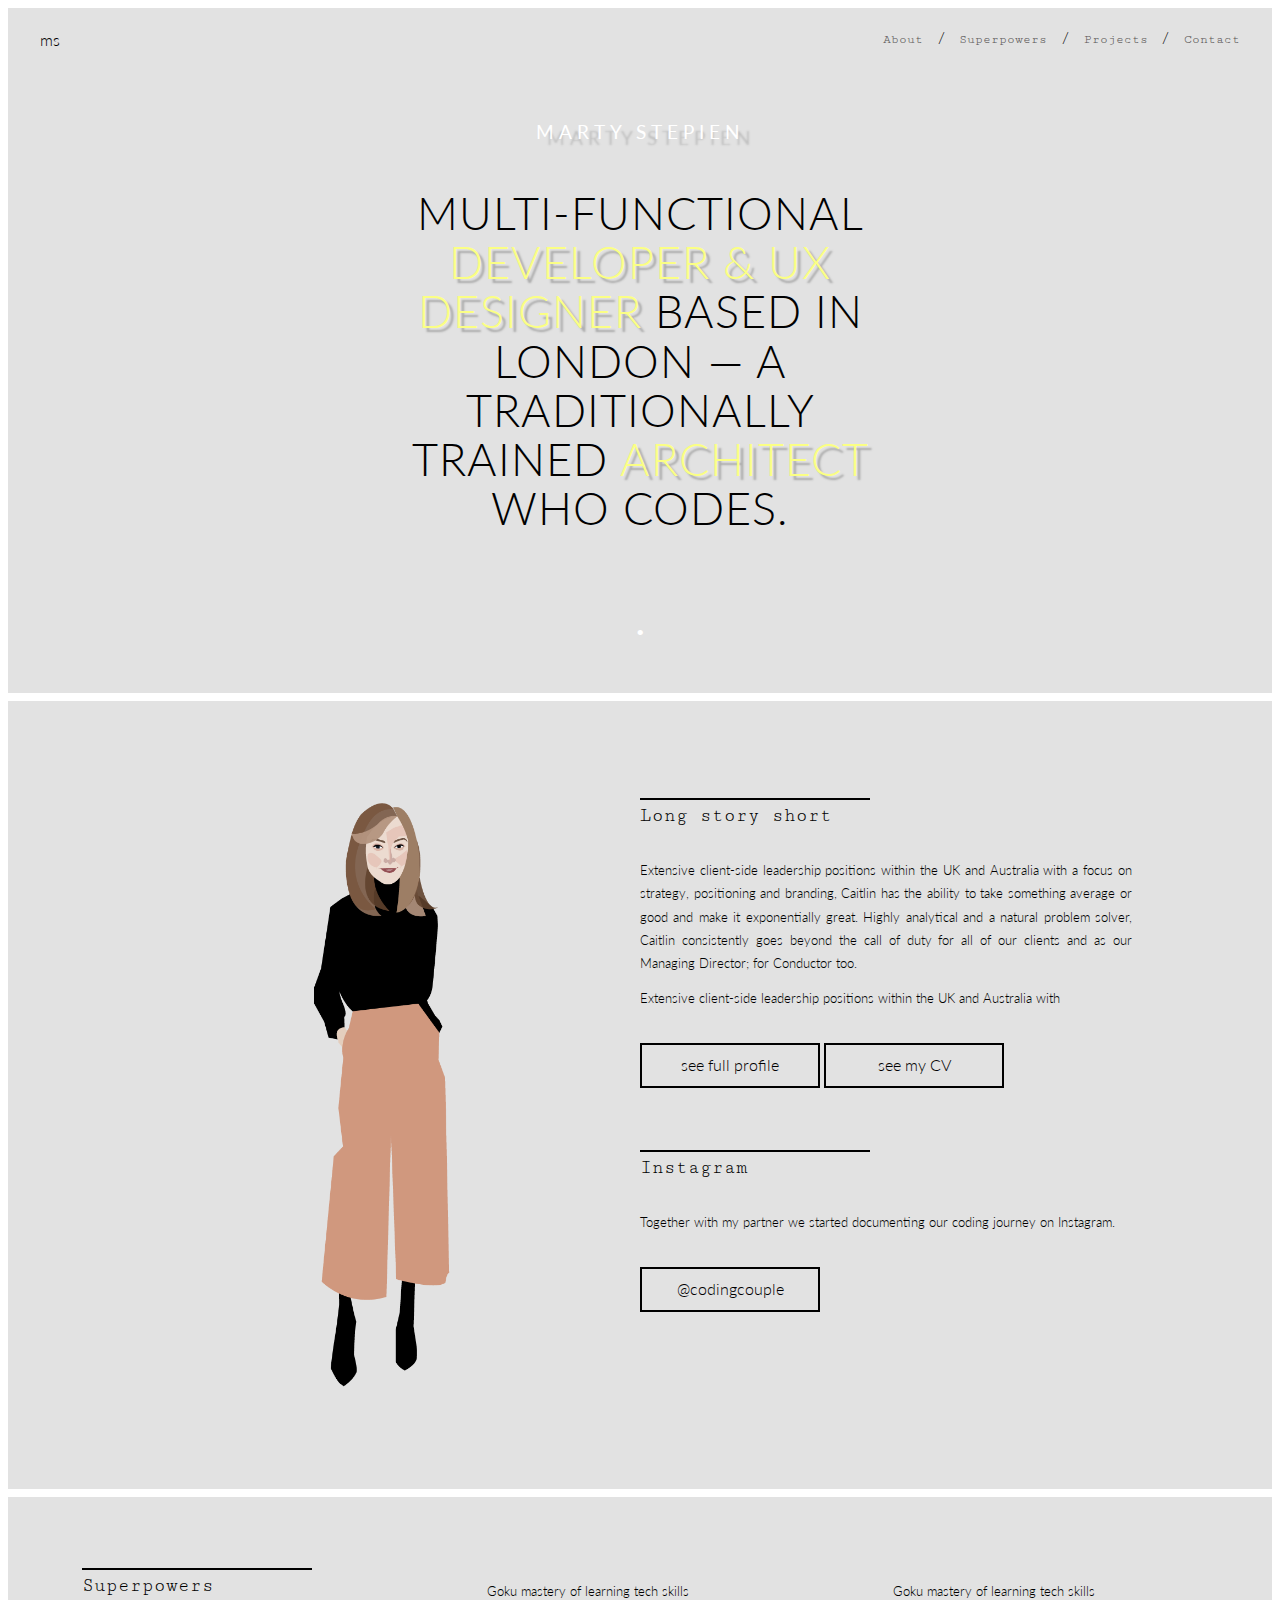
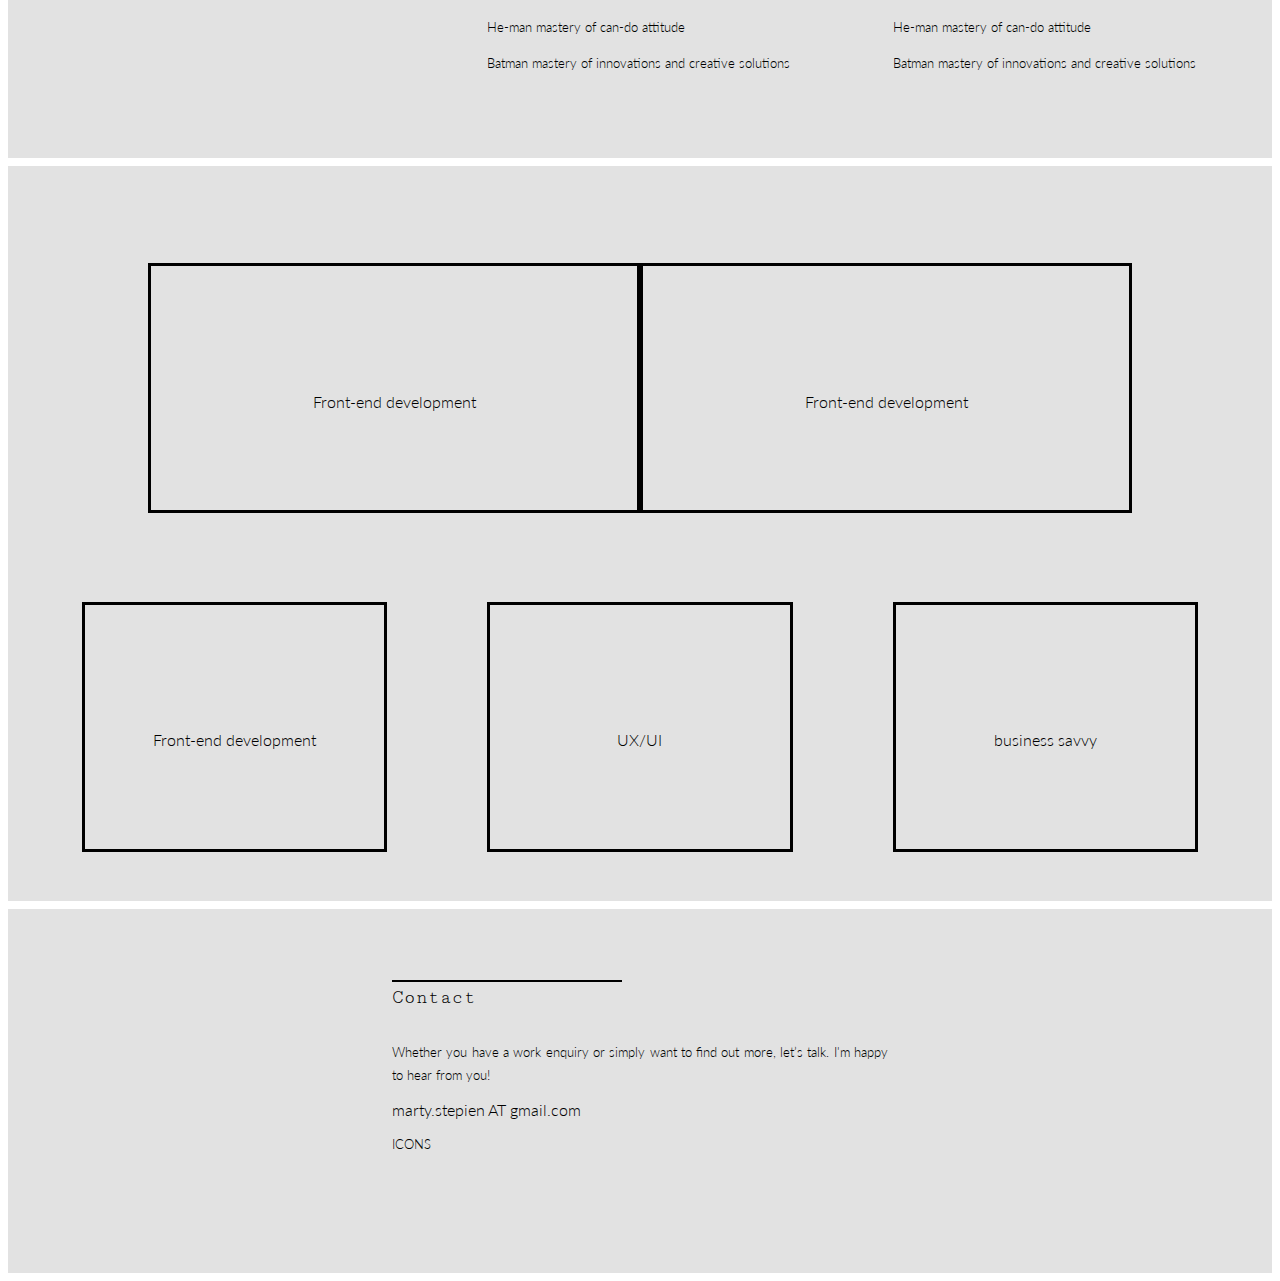
==== index.html @ 58f8b532 "container size update" ====
<!DOCTYPE html>
<html lang="en">
<head>
	<meta charset="UTF-8">
	<meta name="viewport" content="width=device-width, initial-scale=1">
	<meta name="description" content="Personal portfolio of a Junior Developer Marty Stepien">
	<meta name="author" content="Marty Stepien">
	<title>Marty</title>

	<!-- plugins -->
	<link rel="stylesheet" href="vendor/normalize.css">
	<!-- 
	padding-top: 20px; -->
	<!-- core CSS -->
	<link rel="stylesheet" href="app/css/base.css">
	<link rel="stylesheet" href="app/css/layout.css">
	<link rel="stylesheet" href="app/css/modules.css">
</head>
<body>
	<!-- PRELOADER -->
	<div class="page-loader" style="display: none;">
		<div class="loader" style="display: none;">Loading...</div>
	</div>
	<!-- /PRELOADER -->
	<!-- WRAPPER -->
	<div class="page-wrapper">
		<!-- LANDING -->
		
		<section class="row">
			<!-- NAVIGATION -->
			<header class="row row--padding-wide container-wide header" role="banner">
				<div class="header__logo">
					ms
				</div>
				<nav class="header__nav" role="navigation">
					<ul>
						<li class="header__nav-about"><a href="#">About</a></li> /
						<li class="header__nav-about"><a href="#">Superpowers</a></li> /
						<li class="header__nav-about"><a href="#">Projects</a></li> /
						<li class="header__nav-contact current"><a href="#">Contact</a></li>
					</ul>
				</nav>
			</header>
			<!-- /NAVIGATION -->
			<div class="row container-narrow banner-content">
				<h4 class="uppercase banner-content__name">Marty Stepien</h4>
				<!-- <div class="divider">
					•
				</div> -->
				<br />
				<h1 class="banner-content__heading uppercase">
					Multi-functional <span class="banner-content__highlight">developer & UX designer</span> based in London — a traditionally trained <span class="banner-content__highlight">architect</span> who codes.
				</h1>
				<div class="divider red">
					•
				</div>
				<br /><br />
			</div>
		</section>
		<hr />
		<!-- /LANDING -->
		<!-- ABOUT -->
		<section id="#about" class="row row--padding-wide container-wide">
			<div class="col-medium col-medium--left">
				<img src="app/img/my-img-resized.png" alt="Writing on notepaper" />
			</div>
			<div class="col-medium col-medium--right">	
				<h3 class="monospace title">Long story short</h3>
				<p>
					Extensive client-side leadership positions within the UK and Australia with a focus on strategy, positioning and branding, Caitlin has the ability to take something average or good and make it exponentially great. Highly analytical and a natural problem solver, Caitlin consistently goes beyond the call of duty for all of our clients and as our Managing Director; for Conductor too.
				</p>
				<p>
					Extensive client-side leadership positions within the UK and Australia with
				</p>
				<a href="#">
					<div class="btn">
						see full profile
					</div>
				</a>
				<a href="#">
					<div class="btn">
						see my CV
					</div>
				</a>
				<br /><br />
				<br />

				<h3 class="monospace title">Instagram</h3>
				<p>
					Together with my partner we started documenting our coding journey on Instagram. 
				</p>
				<a href="#">
					<div class="btn">
						@codingcouple
					</div>
				</a>
				<br />
			</div>
		</section>
		<hr />
		<!-- /ABOUT -->
		<!-- SUPERPOWERS -->
		<section id="superpowers" class="row row--padding-medium  container-wide">
			<div class="col-narrow">
				<h3 class="monospace title">Superpowers</h3>
			</div>
			<div class="col-narrow">
				<p>Goku mastery of learning tech skills</p>
				<p>He-man mastery of can-do attitude</p>
				<p>Batman mastery of innovations and creative solutions</p>
			</div>
			<div class="col-narrow">
				<p>Goku mastery of learning tech skills</p>
				<p>He-man mastery of can-do attitude</p>
				<p>Batman mastery of innovations and creative solutions</p>
			</div>
		</div>
	</section>
	<hr />
	<!-- /SUPERPOWERS -->



<!-- PORTFOLIO -->
	<section id="projects" class="row row--padding-wide">
			<div class="col-medium col-medium--left">
				<div class="box-holder">
				<div class="box-frame">
					Front-end development
				</div>
			</div>
			</div>
			<div class="col-medium col-medium--right">	
				<div class="box-holder">
				<div class="box-frame">
					Front-end development
				</div>
			</div>
		</section>
	<!-- /PORTFOLIO -->
	<!-- CV INSTA -->
	<section class="row container-wide">
		<div class="col-narrow">
			<div class="box-holder">
				<div class="box-frame">
					Front-end development
				</div>
			</div>
		</div>
		<div class="col-narrow">
			<div class="box-holder">
				<div class="box-frame">
					UX/UI 
				</div>
			</div>
		</div>
		<div class="col-narrow">
			<div class="box-holder">
				<div class="box-frame">
					business savvy
				</div>
			</div>
		</div>
	</section>
	<br />
	<br />
	<hr />
	<!-- /CV INSTA -->
	<!-- CONTACT -->
	<section class="row row--padding-medium container-narrow">
		<h3 class="monospace title">Contact</h3>
		<p>Whether you have a work enquiry or simply want to find out more, let’s talk. I'm happy to hear from you!</p>
		<a href="#">marty.stepien AT gmail.com</a> 
		<p>ICONS</p>
	</section>
	<!-- /CONTACT -->
	
	<br />
	<br />
	<!-- /WRAPPER -->
</body>
</html>
---- app/css/base.css ----
@import url('https://fonts.googleapis.com/css?family=Lato:300,400|Cutive+Mono');


/* ----------------------------
base
---------------------------- */
* {
	box-sizing: border-box;
}

html,
body 
{
	color: #000;
	background-color: #e2e2e2;
	cursor: url('../img/cursor.png'), default;
}

body {
	margin: 0;
	padding: 0;
	font-size: 1em;
	font-weight: 300;
	font-family: 'Lato', sans-serif;
	line-height: 1.3;
	border: 8px #fff solid;
}

h1,
h2,
h3,
h4,
h5, 
h6 {
	margin: 0;
	color: #000;
	line-height: 1.1;
	font-weight: 300;
}

p {
	font-size: 0.8em;
	line-height: 1.8;
	text-align: justify;
}

.monospace {
	font-family: 'Cutive Mono', monospace;
}

.uppercase {
	text-transform: uppercase;
	letter-spacing: 1px;
}

.yellow {
	color: #f8ff1c;
}

.green {
	color: rgb(119, 255, 194);
}

.red {
	color:rgb(248,70,64);
}

img {
	max-width: 100%;
	height: auto;
	border: 0;
	vertical-align: middle;
}

a {
	color: #000;
	position: relative;
	text-decoration: none;
}
a:hover {
	text-decoration: none !important;
}

a:focus {
    outline: none;
}

/* horizontal line */
hr {
	color: #fff;
	background-color: #fff;
	border: none;
	height: 8px;
}

.btn {
	transition: background-color .3s ease-in-out;
	display: block;
	vertical-align: top;
	margin: 20px auto;
	border: 2px solid #000;
	/*border-radius: 22px;*/
	color: #000;
	padding: 10px;
	width: 70%;
	min-width: 100px;
	max-width: 300px;
	text-decoration: none;
	text-align: center;
}

.btn:hover {
	background-color: rgb(119, 255, 194);
}

/* title top border */
.title {
	padding-bottom: 20px;
}

.title:before {
	content: '';
	display: block;
	margin: 0 0 6px;
	max-width: 230px;
	border-bottom: 2px solid #000;
}

/* divider */
.divider {
	text-align: center;
	color: #fff;
	font-size: 18px;
	line-height: 26px;
}

/* ----------------------------
medium
---------------------------- */
@media (min-width: 30em){
	.btn {
		display: inline-block;
		width: 11.25em;
		/* 180px / 16px */

	}
}
/* ----------------------------
medium
---------------------------- */

@media (min-width: 38em){
	body 
	{
		/*font-size: 1.125em;*/
		/* 18px/16px */
	}
}
---- app/css/layout.css ----
/* ----------------------------
layout
---------------------------- */

/* row */
.row 
{
	clear: both;
	overflow: hidden;
}

/* row-padding */
.row--padding-medium 
{
	padding-top: 2.1875em;
	padding-bottom: 2.1875em;
	/* 35px/16px */
}

.row--padding-wide 
{
	padding: 2.1875em 1.75em;
	padding-bottom: 2.1875em;

	/* 35px/16px 140px/16px*/
}

/* containers */
.container-narrow, 
.container-medium, 
.container-wide 

{
	margin: 0 auto;
	padding-left: 1.5em;
	padding-right: 1.5em;
}

.container-narrow { max-width: 34em; }

.container-medium { max-width: 52em; }

.container-wide { max-width: 100em; }
/* 160/16 */


/* columns */
.col-narrow,
.col-narrow--right { margin-bottom: 1.5em; } 



/* ----------------------------
medium
---------------------------- */

@media (min-width: 38em) {
	.row--padding-medium 
	{
		padding-top: 3.889em;
		padding-bottom: 3.889em;
		/* 70px/18px */
	}

	.row--padding-wide 
	{
		padding: 5.5556em 8.75em;;
		/* 100px/18px */
	}

	.container-narrow, 
	.container-medium, 
	.container-wide 
	{
		/*padding-left: 2em;
		padding-right: 2em;*/

	}

	.col-narrow,
	.col-medium,
	.col-wide { float: left; }

	.col-narrow--right, 
	.col-wide--right { float: right; }

	.col-wide, 
	.col-wide--right { width: 61%; }

	.col-medium { width: 50%; }

	.col-medium--left {
		float: left;
	}
	.col-medium--right {
		float: right;
	}

	.col-narrow,
	.col-narrow--right 
	{ 
		width: 33.333333%; 
		margin-bottom: 0;
		padding: 0px 50px 0;
	}

}

/* ----------------------------
wide
---------------------------- */
@media (min-width: 100em) { 
	.row--padding-wide 
	{
		padding: 10em 0;
	}
}
---- app/css/modules.css ----
/* ----------------------------
banner
---------------------------- */

.row--banner {
/*	background-color: #BCBCB6;*/
}

/* ----------------------------
header
---------------------------- */
.header {
	padding: 1.25em 1em;
	/* 20px/16px - 16px/16px */
}

.header__logo {
	float: left;
	padding-top: .2em;
}

.header__nav {
	float: right;
}

.header__nav ul {
	margin: 0;
	padding: 0;
	list-style: none;
	text-align: right;
}
.header__nav li {
	display: inline-block;
	margin: 0;
}

.header__nav a {
	color: #585454;
	display: inline-block;
	font-family: 'Cutive Mono', monospace;
	margin: 0 .8em;
	font-size: 0.8125em;
	/* 13px/16px */
	position: relative;
	padding-bottom: 3px;
}

.header__nav-contact a {
	margin-right: 0;
}

.current a {
	/**/
}

.header__nav a:focus, 
.header__nav a:hover, 
.header__nav a:active { color:rgb(248,70,64); }

.header__nav a:after {
	content: '';
	display: block;
	position: absolute;
	margin: auto;
	height: 2px;
	left: 0;
	bottom: -15px;
	width: 100%;
	background-color: rgba(248,70,64,0.8);
	opacity: 0;
	transition: 0.24s ease-in-out;
}
.header__nav a:hover:after {
	/*width: 100%;*/
	/*background: blue;*/
	bottom: -4px;
	opacity: 1;
	transition-duration: 0.12s;
}

@media(min-width: 38em) {
	.header {
		padding: 1.2em 2em;
		/* px/18px - 36px/18px */
	}
	.header__nav { width: 30em; }
	.header__nav a {
		font-size: 0.8333em;
		/* 15px/18px */
	}
}

/* ----------------------------
banner-content
---------------------------- */
.banner-content {
	padding: 1.875em 1.5em 2.8125em;
	/* 30px/16px - 24px/16px - 45px/16px */
	text-align: center;
}

.banner-content__heading {
	margin: 0.5em 0 1.875em;
	/* 30px/16px */
	/*color: #fff;*/
	font-size: 1.5em;
	/* 24px/16px */
}

.banner-content__name {
	font-weight: 400;
	letter-spacing: 5px;
    line-height: 1.4;
    color: #fff;
    text-shadow: 11px 6px 2px #bfbfbf;
    font-size: 1.2em;
    margin-top: 2.5em;
} 

.banner-content__highlight {
	color: #fbff84;
	text-shadow: 4px 4px 2px #aaa;
	transition: text-shadow 0.2s, ease-in-out;
}

.banner-content__highlight:hover {
    color: #f5ff78;
    text-shadow: 5px 5px 5px;
}


@media(min-width: 38em) {
	.banner-content {
		padding: 0em 2em;
		/* 135px/18px - 36px/18px*/
	}

	.banner-content__heading {
		font-size: 2.8em;
	}
}
/* ----------------------------
cv
---------------------------- */
.box-holder {
	width: 100%;
	border: 3px solid #000;
    display: -webkit-flex;
    display: -ms-flexbox;
    display: flex;
    -webkit-justify-content: center;
    -ms-flex-pack: center;
    justify-content: center;
    -webkit-align-items: center;
    -ms-flex-align: center;
    align-items: center;
    -webkit-flex-wrap: wrap;
    -ms-flex-wrap: wrap;
    flex-wrap: wrap;
    text-align: center;
    height: 250px;
	}
.box-frame {
	padding: 28px 0 0;
}

/* ----------------------------
portfolio
---------------------------- */

/* ----------------------------
features
---------------------------- */
.features { text-align: center; }

.features__row {
	margin-bottom: 2.1875em;
	/* 35px/16px */
}

.features__heading {
	margin: 0 0 .75em;
	/* 12px/16px */
	font-size: 1.25em;
	/* 18px/16px */
}

.features__text { margin: 0; }

.features__bike {
	height: 90px;
	background: url(../img/icon-bike.png) no-repeat center;
	background-size: contain;
}

.features__phone {
	height: 149px;
	background: url(../img/icon-phone.png) no-repeat center;
	background-size: contain;
}

.features__safe {
	height: 80px;
	background: url(../img/icon-safe.png) no-repeat center;
	background-size: contain;
}

@media (min-width: 38em) {
	.features { text-align: left; }

	.features__row {
		margin-bottom: 4.1667em;
		/* 75px/18px */
	}

	.features__row:last-child {margin: 0; }

	.features_padding {
		padding-top: 4em;
		/* 72px/18px */
	}

	.features__heading {
		font-size: 1.25em;
		/* 75px/18px */
		font-weight: normal;
	}
}

@media (min-width: 50em) {
	.features__bike { height: 154px; }
	.features__phone { height: 296px; }
	.features__safe { height: 141px; }
}

/* ----------------------------
testimonials
---------------------------- */
.testimonials { text-align: center; }

.testimonials__heading {
	margin: 0 0 1.1905em;
	/* 25px/21px */
	font-size: 1.3125em;
	/* 21px/16px */
}

.testimonials__quote {
	margin-top: 1.5625em;
	/* 25px/16px */
}

.testimonials__source { margin: 0; }

@media (min-width: 38em){
	.testimonials__heading {
		margin: 0 0 1.3225em;
		/* 45px/34px */
		font-size: 1.8889em;
		/* 34px/18px */
		font-weight: normal;
	}

	.testimonials__quote {
		font-size: 1.3333em;
		/* 24px/18px */
	}

	.testimonials__source {
		font-size: 1.1111em;
		/* 20px/18px */
	}
}

/* ----------------------------
facts
---------------------------- */
.facts {
	text-align: center;
}

.facts-intro__heading {
	margin: 0 0 .3em;
	font-size: 1.5625em;
	/* 25px/16px */
}

.facts-intro__text {
	margin: 0 0 2em;
	/* 32px/16px */
}

.facts-list__heading {
	margin: 0 0 .25em;
	/* 4px/16px */
	font-size: 1.5em;
	/* 24px/16px */
	font-weight: bold;
}

.facts-list__text {
	margin: 0;
}

.facts-list__icons {
	display: block;
	width: 70px;
	height: 44px;
	margin: 0 auto 1.3333em;
	/* 24px/16px */
	background-repeat: no-repeat;
	background-image: url(../img/icon-sprite.png);
}

.facts-list__id { background-position: 0 0; }
.facts-list__eye { background-position: 0 -44px; }
.facts-list__timer { background-position: 0 -88px; }
.facts-list__chart { background-position: 0 -132px; }

@media(min-width: 38em){
	.facts-intro__heading {
		font-size: 1.8889em;
		/* 25px/18px */
		font-weight: normal;
	}

	.facts-intro__text {
		margin: 0 0 2em;
		/* 32px/16px */
	}

	.facts-list__heading {
		margin: 0 0 .25em;
		/* 4px/16px */
		font-size: 1.5em;
		/* 24px/16px */
		font-weight: bold;
	}
}
/* ----------------------------
press
---------------------------- */
.press {
	text-align: center;
}

.press__heading {
	margin-bottom: 1em;
	/* 25px/25px */
	color: #fff;
	font-size: 1.5625em;
	/* 25px/16px */
}

.press__logos { margin-bottom: 2em; }

.press__logos--bevel { margin-bottom: 0;}

@media(min-width: 38em){
	.press__heading {
		font-size: 1.8889em;
		/* 34px/18px */
		font-weight: normal;
	}

	.press__logos { 
		float: left;
		margin: 0 7.2% 0 0;
	}

	.press__logos--solveable {width: 17.88%;}
	.press__logos--nc {width: 8.65%;}
	.press__logos--waratah {width: 32.78%;}
	.press__logos--bevel {
		width: 18.84%;
		margin: 0;
	}
}

/* ----------------------------
footer
---------------------------- */
.footer__info { color: #777; }

.footer__info ul {
	margin: 0;
	padding: 0;
	list-style: none;
}

.footer__info a:link,
.footer__info a:visited {
	color: #777;
	text-decoration: none;
}

.footer__info a:focus,
.footer__info a:hover,
.footer__info a:active { border-bottom: .15em solid; }

.footer__info a:focus { color: #fff; }
.footer__info a:hover { color: #3bb2d0; }
.footer__info a:active { color: #56b880; }

.footer__logo { margin: 0 0 2em; }

.footer__copyright { margin: 1em 0 0; }

.footer__copyright li {
	display: inline-block;
	margin: 0 1em 0 0;
}

@media(min-width: 38em) {
	.footer__cta { text-align: right; }
}
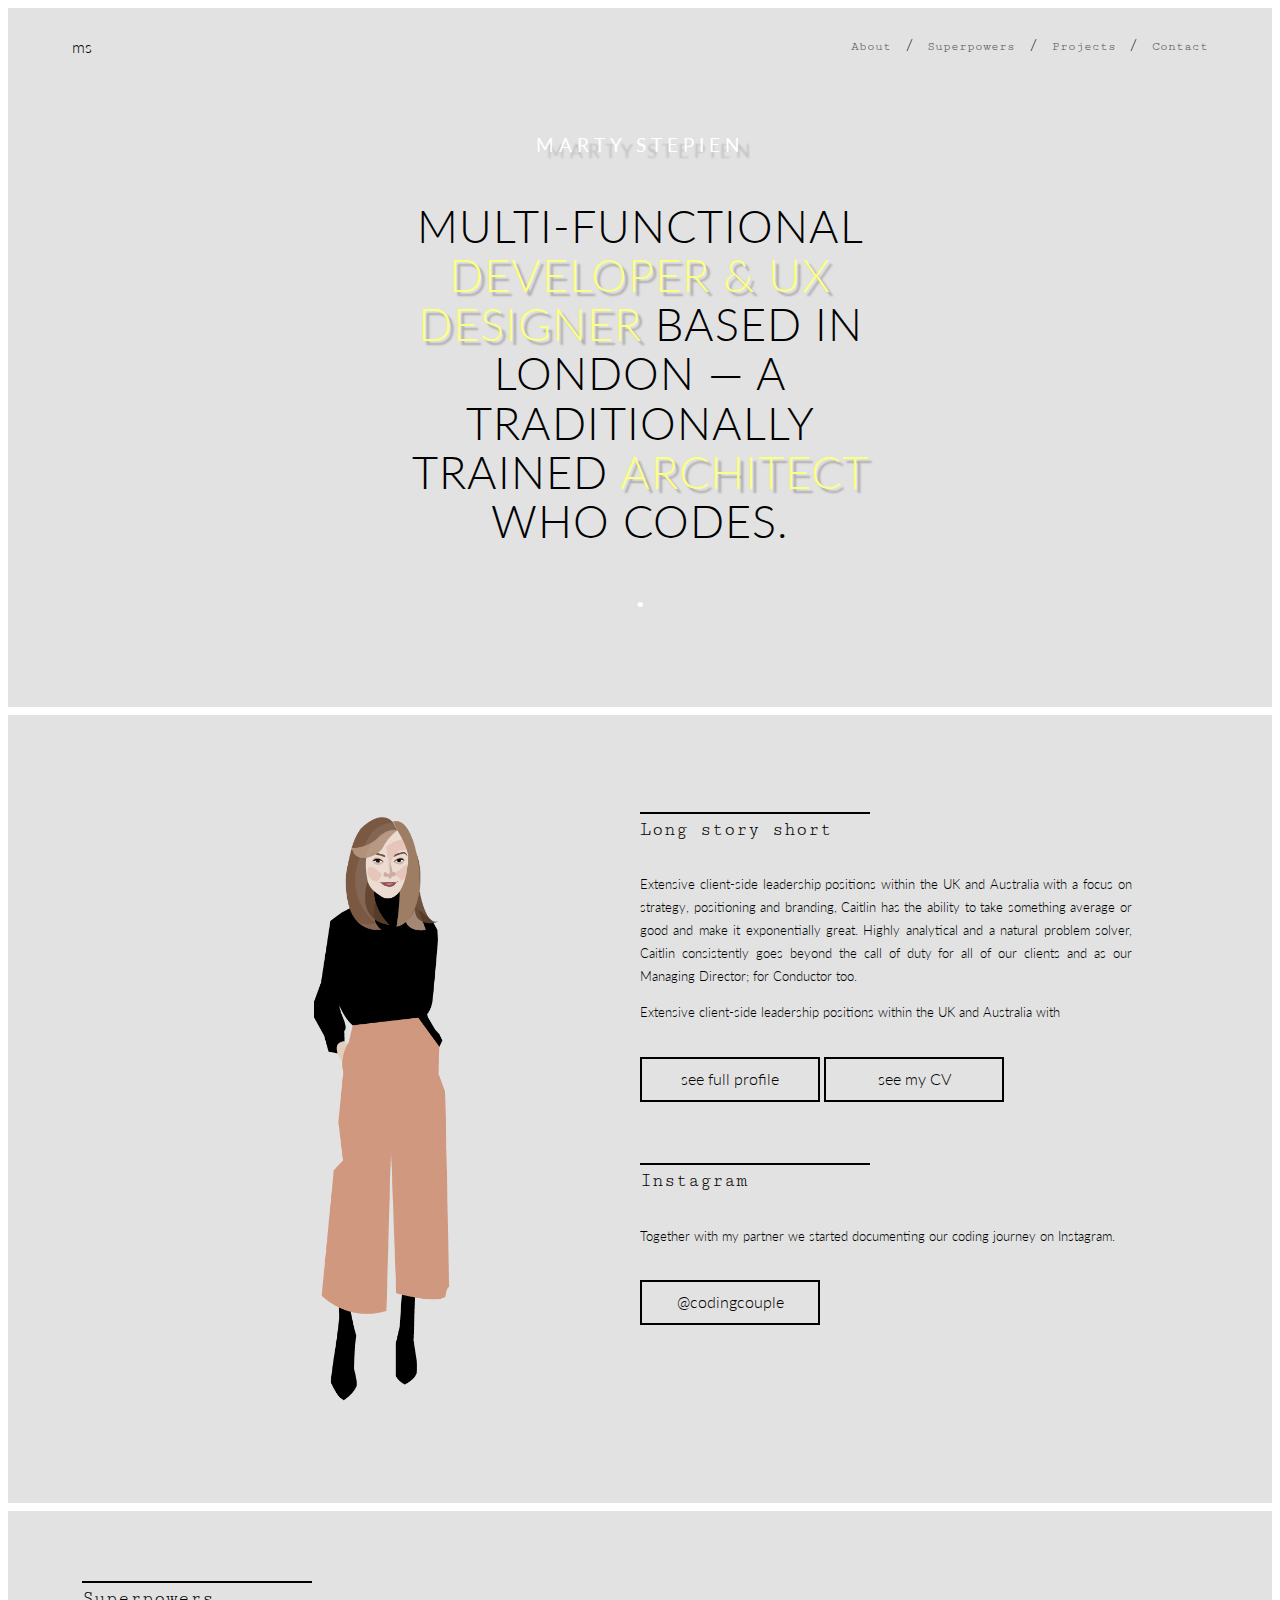
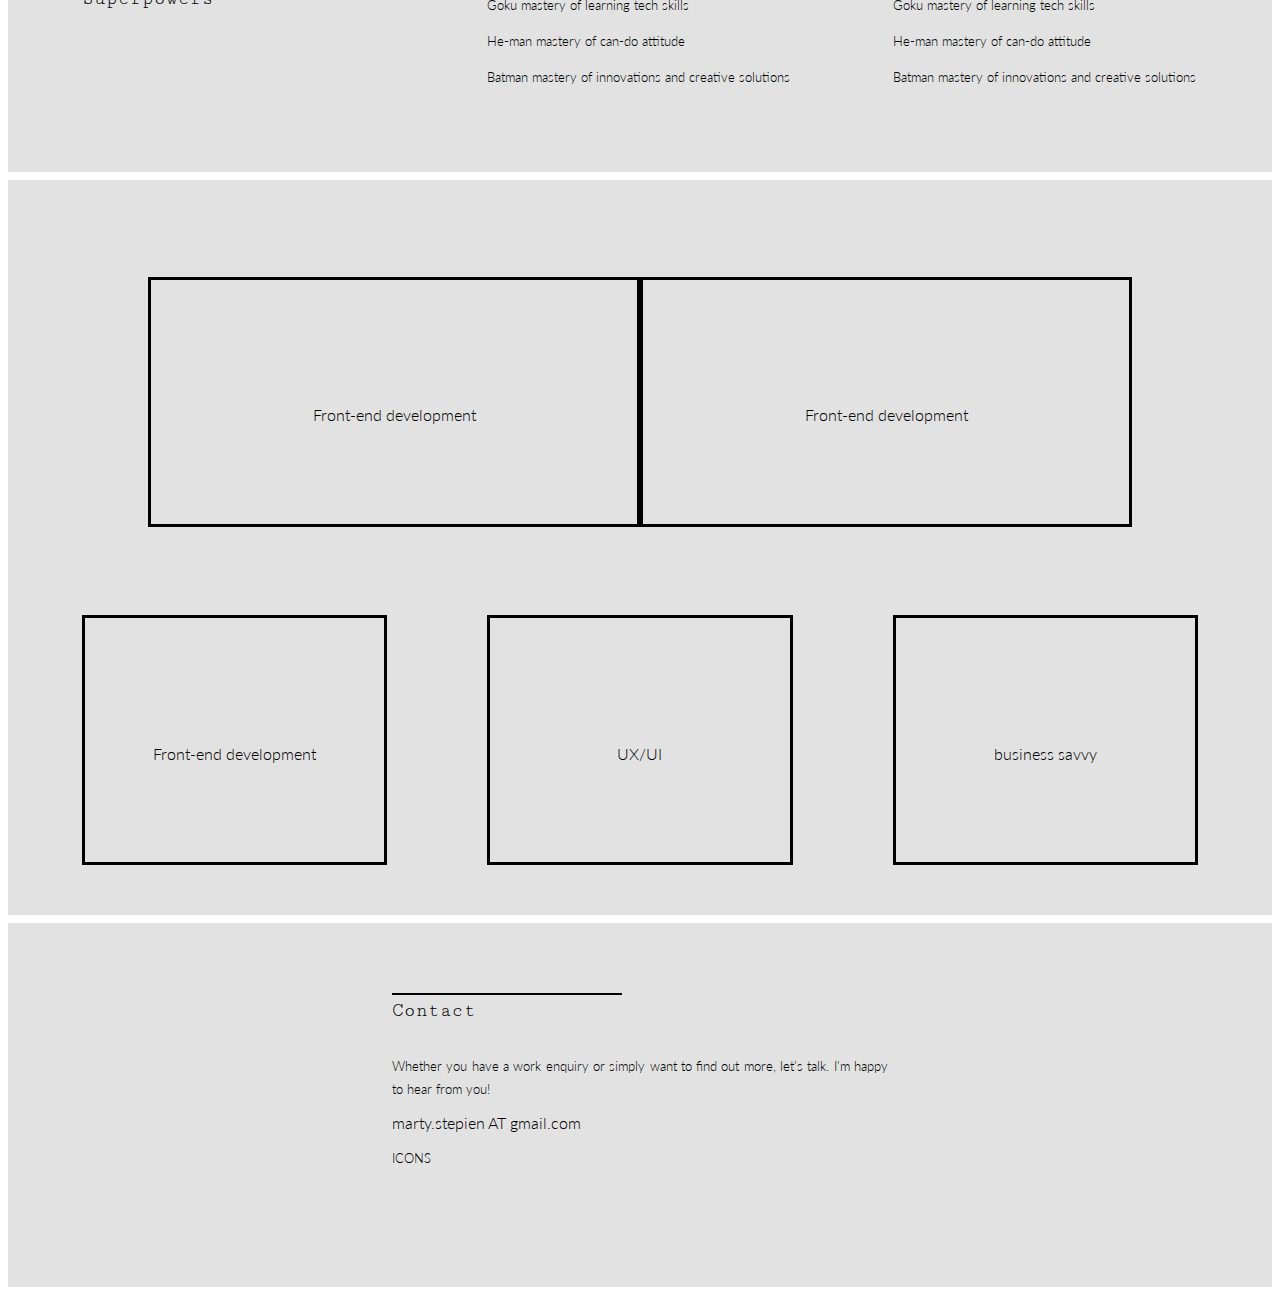
==== commit 697da4ff: "projects in wide container" ====
--- a/index.html
+++ b/index.html
@@ -51,9 +51,11 @@
 				<h1 class="banner-content__heading uppercase">
 					Multi-functional <span class="banner-content__highlight">developer & UX designer</span> based in London — a traditionally trained <span class="banner-content__highlight">architect</span> who codes.
 				</h1>
+				<br />
 				<div class="divider red">
 					•
 				</div>
+				<br /><br />
 				<br /><br />
 			</div>
 		</section>
@@ -122,7 +124,7 @@
 
 
 <!-- PORTFOLIO -->
-	<section id="projects" class="row row--padding-wide">
+	<section id="projects" class="row row--padding-wide container-wide">
 			<div class="col-medium col-medium--left">
 				<div class="box-holder">
 				<div class="box-frame">
--- a/app/css/modules.css
+++ b/app/css/modules.css
@@ -80,13 +80,13 @@
 
 @media(min-width: 38em) {
 	.header {
-		padding: 1.2em 2em;
-		/* px/18px - 36px/18px */
+		padding: 1.6em 4em;
+		
 	}
 	.header__nav { width: 30em; }
 	.header__nav a {
 		font-size: 0.8333em;
-		/* 15px/18px */
+		
 	}
 }
 
@@ -100,7 +100,7 @@
 }
 
 .banner-content__heading {
-	margin: 0.5em 0 1.875em;
+	margin: 0.5em 0;
 	/* 30px/16px */
 	/*color: #fff;*/
 	font-size: 1.5em;
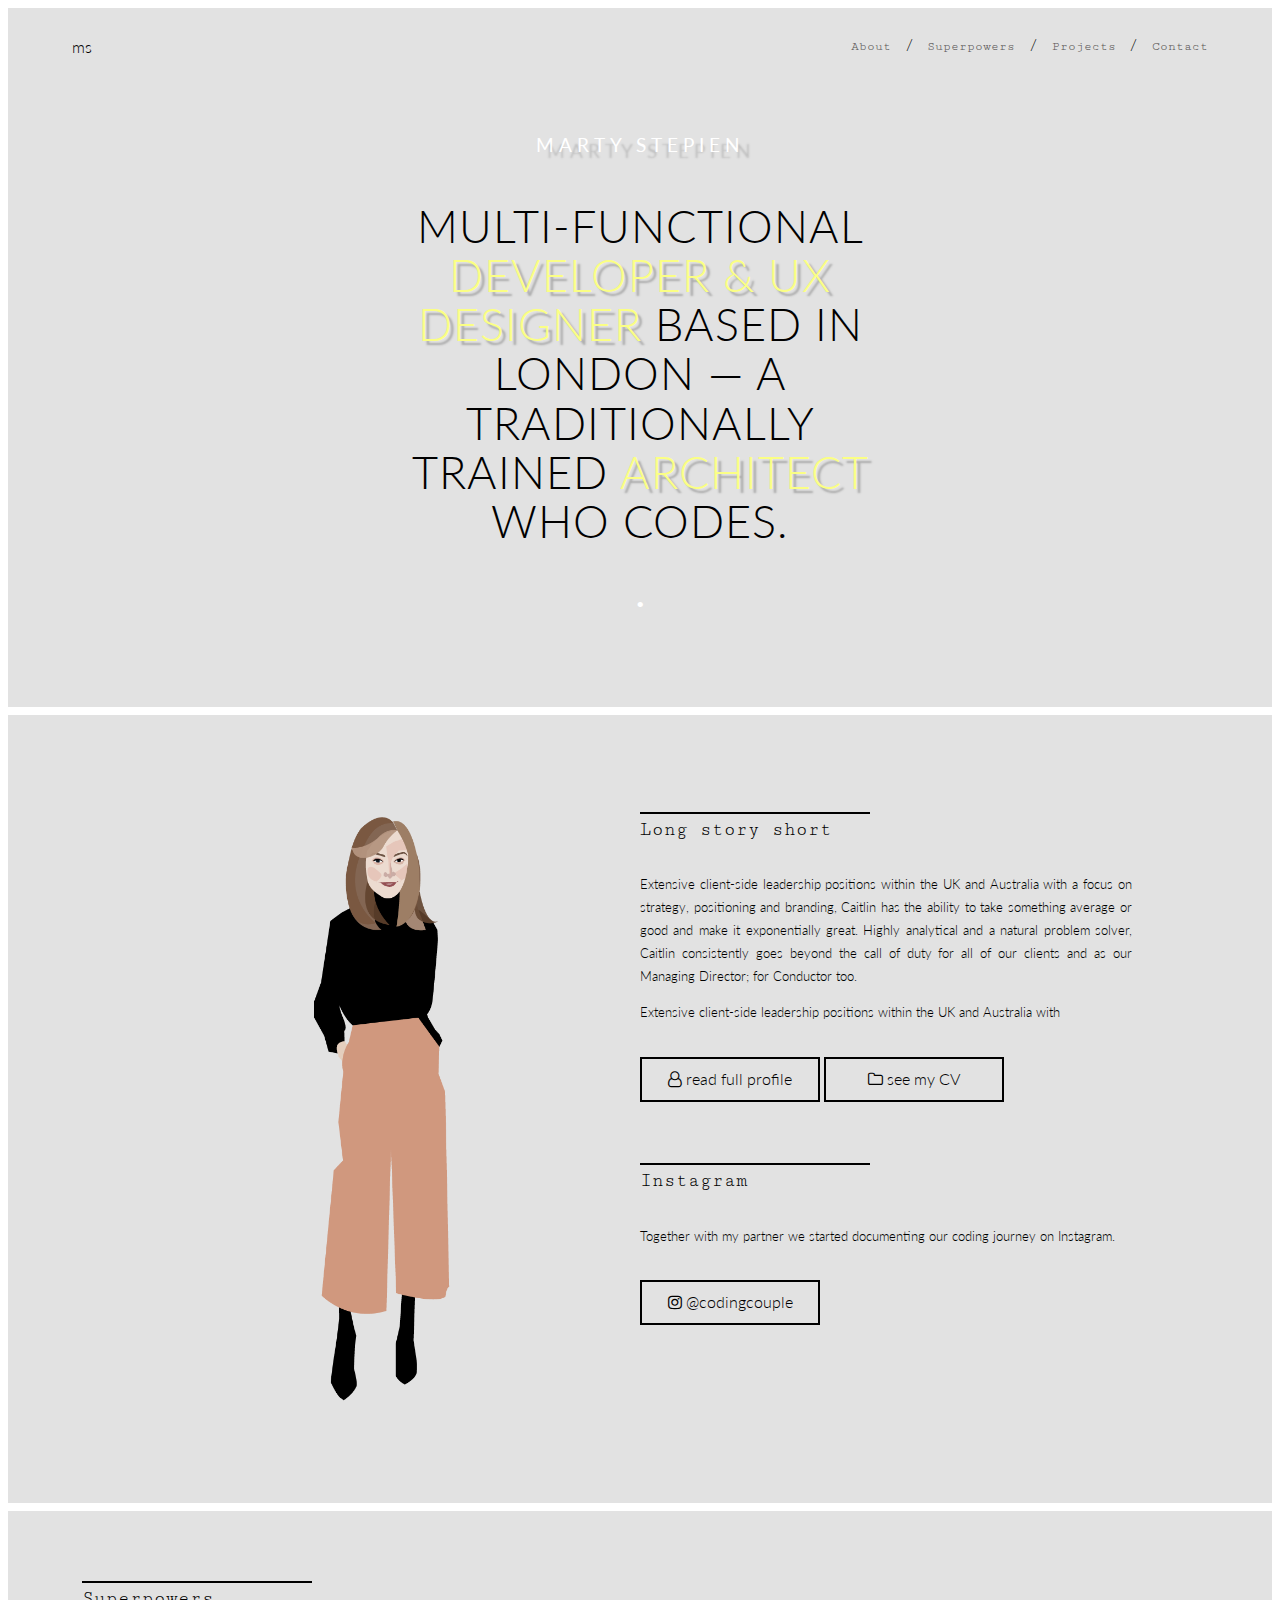
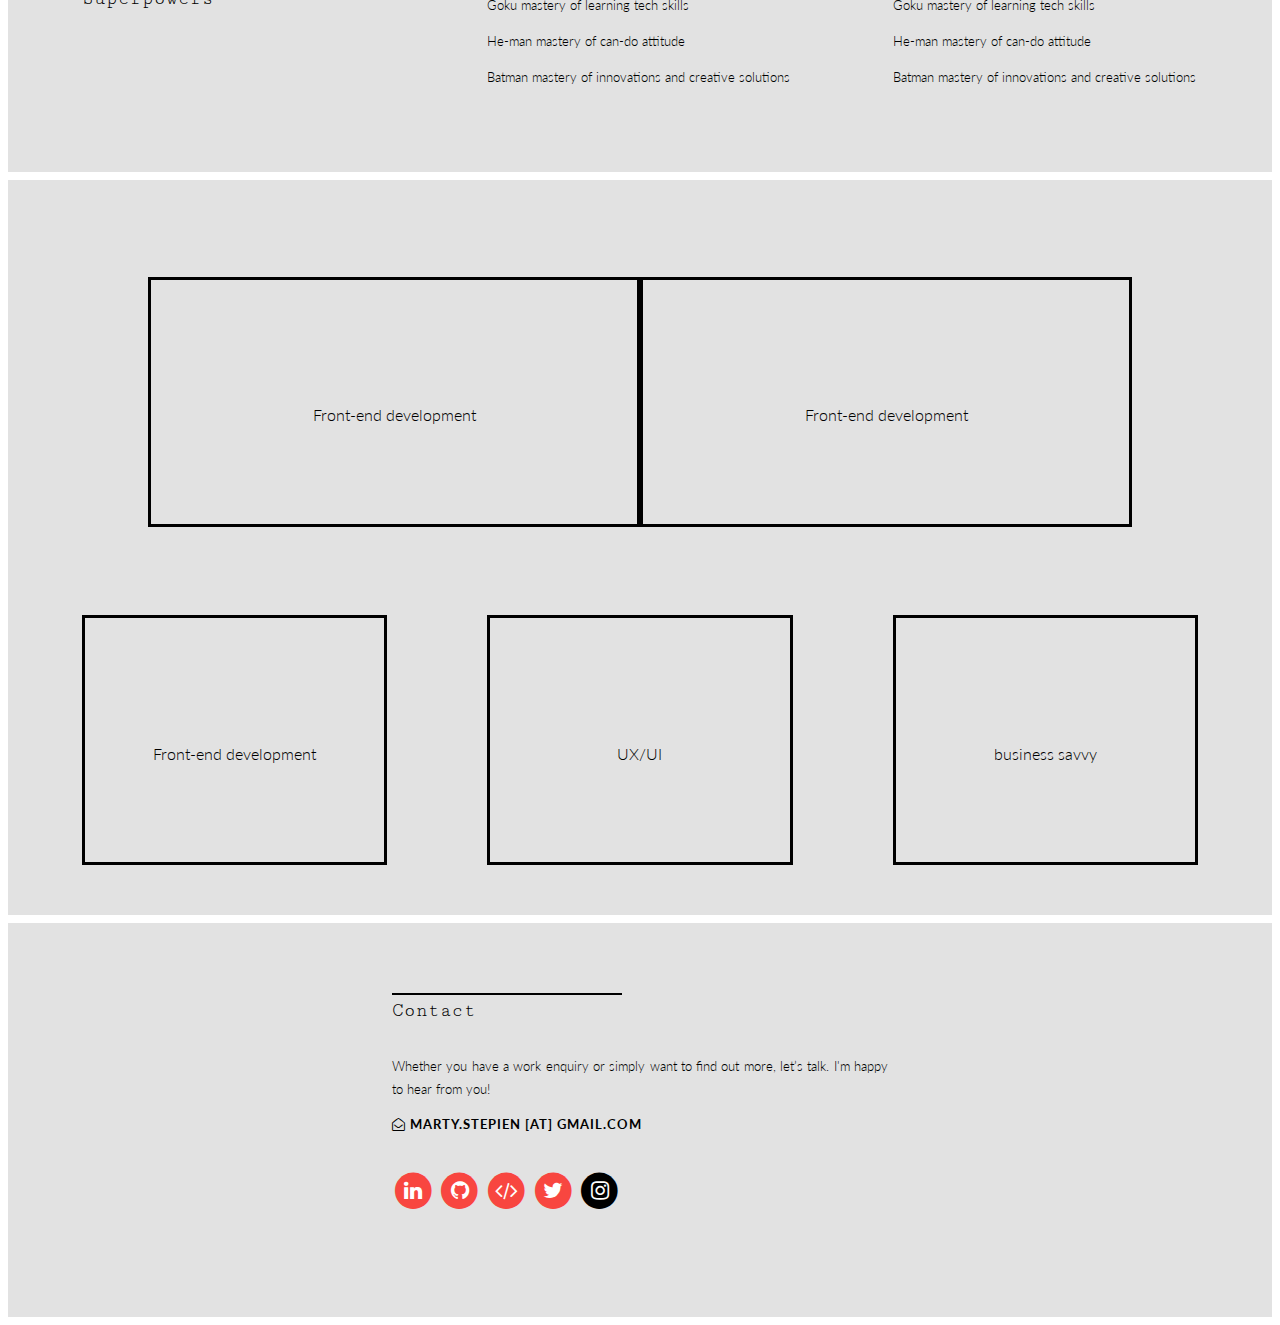
==== commit 7f01f2e7: "social buttons added" ====
--- a/index.html
+++ b/index.html
@@ -9,8 +9,8 @@
 
 	<!-- plugins -->
 	<link rel="stylesheet" href="vendor/normalize.css">
-	<!-- 
-	padding-top: 20px; -->
+	 <!-- font awesome -->
+	 <link rel="stylesheet" href="vendor/font-awesome-4.7.0/css/font-awesome.min.css">
 	<!-- core CSS -->
 	<link rel="stylesheet" href="app/css/base.css">
 	<link rel="stylesheet" href="app/css/layout.css">
@@ -76,12 +76,12 @@
 				</p>
 				<a href="#">
 					<div class="btn">
-						see full profile
+						<i class="fa fa-user-o" aria-hidden="true"></i> read full profile
 					</div>
 				</a>
 				<a href="#">
 					<div class="btn">
-						see my CV
+						<i class="fa fa-folder-o" aria-hidden="true"></i> see my CV
 					</div>
 				</a>
 				<br /><br />
@@ -91,9 +91,9 @@
 				<p>
 					Together with my partner we started documenting our coding journey on Instagram. 
 				</p>
-				<a href="#">
+				<a href="https://www.instagram.com/codingcouple/" target="_blank".>
 					<div class="btn">
-						@codingcouple
+						<i class="fa fa-instagram" aria-hidden="true"></i> @codingcouple
 					</div>
 				</a>
 				<br />
@@ -172,8 +172,40 @@
 	<section class="row row--padding-medium container-narrow">
 		<h3 class="monospace title">Contact</h3>
 		<p>Whether you have a work enquiry or simply want to find out more, let’s talk. I'm happy to hear from you!</p>
-		<a href="#">marty.stepien AT gmail.com</a> 
-		<p>ICONS</p>
+		<p class="uppercase bold"><i class="fa fa-envelope-open-o" aria-hidden="true"></i> marty.stepien [at] gmail.com</p> 
+		<br />
+		<div class="social">
+			<a href="https://www.linkedin.com/in/martystepien/" target="_blank">
+              <span class="fa-stack fa-lg">
+                <i class="fa fa-circle fa-stack-2x red"></i>
+                <i class="fa fa-linkedin fa-stack-1x fa-inverse"></i>
+              </span>
+            </a>
+            <a href="https://github.com/goformarty" target="_blank">
+              <span class="fa-stack fa-lg">
+                <i class="fa fa-circle fa-stack-2x red"></i>
+                <i class="fa fa-github fa-stack-1x fa-inverse"></i>
+              </span>
+            </a>
+            <a href="https://www.codewars.com/users/goformarty" target="_blank">
+              <span class="fa-stack fa-lg">
+                <i class="fa fa-circle fa-stack-2x red"></i>
+                <i class="fa fa-code fa-stack-1x fa-inverse"></i>
+              </span>
+            </a>
+            <a href="https://twitter.com/martystepien" target="_blank">
+              <span class="fa-stack fa-lg">
+                <i class="fa fa-circle fa-stack-2x red"></i>
+                <i class="fa fa-twitter fa-stack-1x fa-inverse"></i>
+              </span>
+            </a>
+            <a href="https://www.instagram.com/codingcouple/" target="_blank">
+              <span class="fa-stack fa-lg">
+                <i class="fa fa-circle fa-stack-2x"></i>
+                <i class="fa fa-instagram fa-stack-1x fa-inverse"></i>
+              </span>
+            </a>
+		</div>
 	</section>
 	<!-- /CONTACT -->
 	
--- a/app/css/base.css
+++ b/app/css/base.css
@@ -63,6 +63,10 @@
 
 .red {
 	color:rgb(248,70,64);
+}
+
+.bold {
+	font-weight: bold;
 }
 
 img {
--- a/app/css/modules.css
+++ b/app/css/modules.css
@@ -165,9 +165,15 @@
 }
 
 /* ----------------------------
-portfolio
----------------------------- */
-
+projects
+---------------------------- */
+
+/* ----------------------------
+social
+---------------------------- */
+.social .fa-circle:hover {
+	color: blue;
+}
 /* ----------------------------
 features
 ---------------------------- */
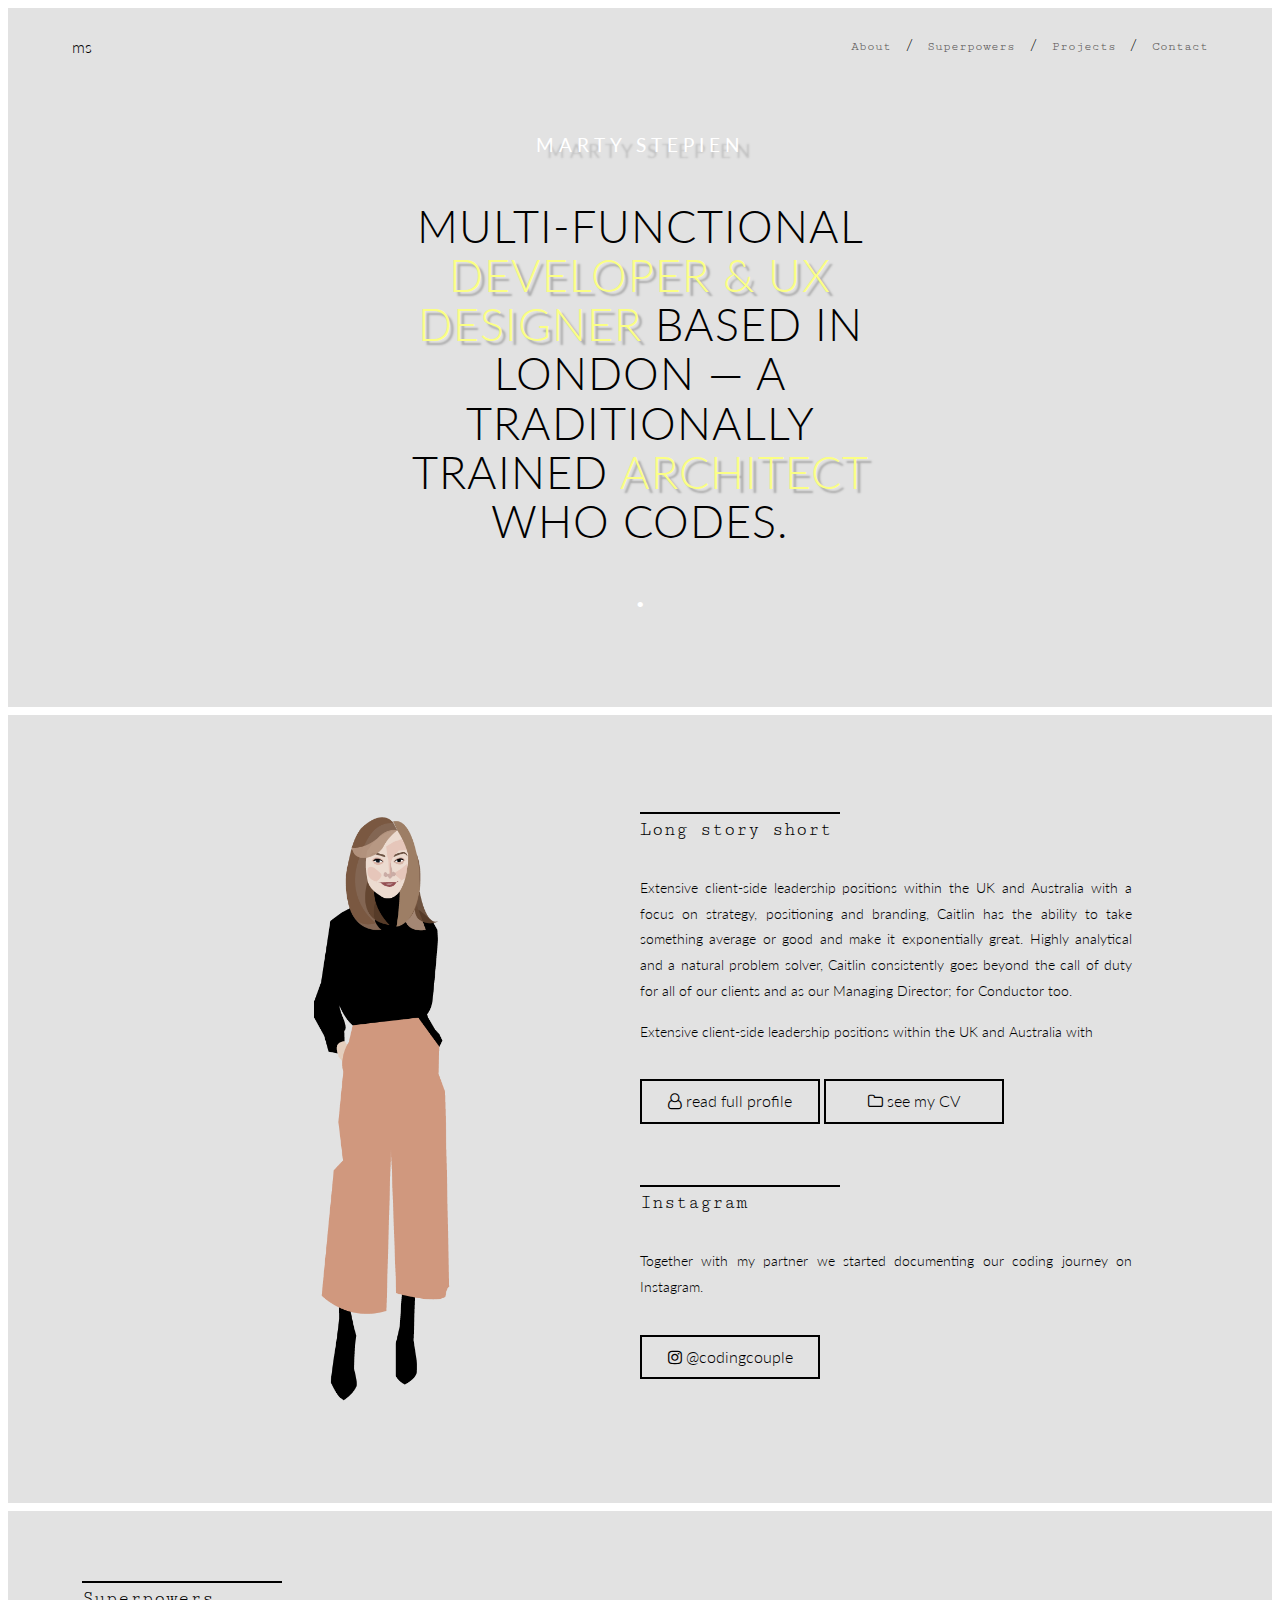
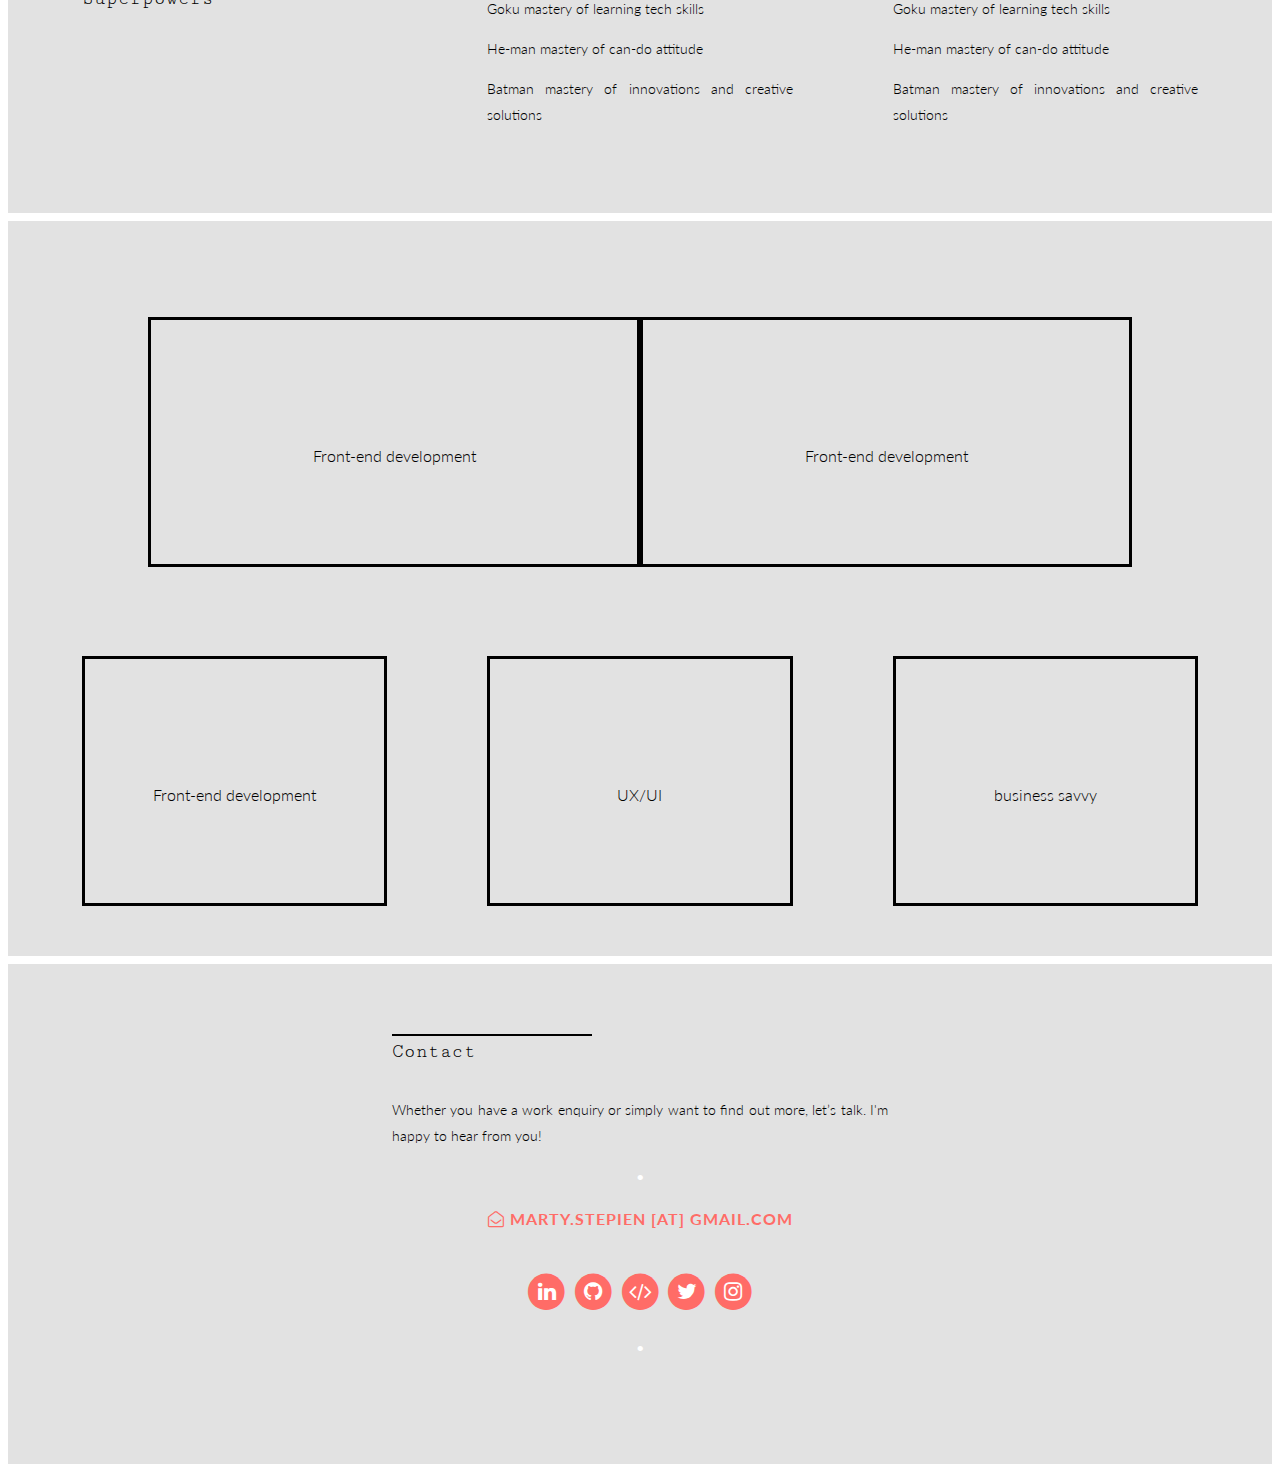
==== commit 2f198fb8: "contact section updated, tooltips and color added" ====
--- a/index.html
+++ b/index.html
@@ -172,40 +172,52 @@
 	<section class="row row--padding-medium container-narrow">
 		<h3 class="monospace title">Contact</h3>
 		<p>Whether you have a work enquiry or simply want to find out more, let’s talk. I'm happy to hear from you!</p>
-		<p class="uppercase bold"><i class="fa fa-envelope-open-o" aria-hidden="true"></i> marty.stepien [at] gmail.com</p> 
+		<div class="divider">
+					•
+				</div>
+		<p class="uppercase bold red text-center p-big"><i class="fa fa-envelope-open-o" aria-hidden="true"></i> marty.stepien [at] gmail.com</p> 
 		<br />
 		<div class="social">
-			<a href="https://www.linkedin.com/in/martystepien/" target="_blank">
+			<a href="https://www.linkedin.com/in/martystepien/" target="_blank" class="tooltip">
+				<span class="tooltiptext tooltiptext-left">linkedin</span>
               <span class="fa-stack fa-lg">
                 <i class="fa fa-circle fa-stack-2x red"></i>
                 <i class="fa fa-linkedin fa-stack-1x fa-inverse"></i>
               </span>
             </a>
-            <a href="https://github.com/goformarty" target="_blank">
+            <a href="https://github.com/goformarty" target="_blank" class="tooltip">
+				<span class="tooltiptext">github</span>
               <span class="fa-stack fa-lg">
                 <i class="fa fa-circle fa-stack-2x red"></i>
                 <i class="fa fa-github fa-stack-1x fa-inverse"></i>
               </span>
             </a>
-            <a href="https://www.codewars.com/users/goformarty" target="_blank">
+            <a href="https://www.codewars.com/users/goformarty" target="_blank" class="tooltip">
+				<span class="tooltiptext">codewars</span>
               <span class="fa-stack fa-lg">
                 <i class="fa fa-circle fa-stack-2x red"></i>
                 <i class="fa fa-code fa-stack-1x fa-inverse"></i>
               </span>
             </a>
-            <a href="https://twitter.com/martystepien" target="_blank">
+            <a href="https://twitter.com/martystepien" target="_blank" class="tooltip">
+				<span class="tooltiptext">twitter</span>
               <span class="fa-stack fa-lg">
                 <i class="fa fa-circle fa-stack-2x red"></i>
                 <i class="fa fa-twitter fa-stack-1x fa-inverse"></i>
               </span>
             </a>
-            <a href="https://www.instagram.com/codingcouple/" target="_blank">
-              <span class="fa-stack fa-lg">
-                <i class="fa fa-circle fa-stack-2x"></i>
+            <a href="https://www.instagram.com/codingcouple/" target="_blank" class="tooltip">
+				<span class="tooltiptext">instagram</span>
+              <span class="fa-stack fa-lg">
+                <i class="fa fa-circle fa-stack-2x red"></i>
                 <i class="fa fa-instagram fa-stack-1x fa-inverse"></i>
               </span>
             </a>
 		</div>
+		<br />
+		<div class="divider">
+					•
+				</div>
 	</section>
 	<!-- /CONTACT -->
 	
--- a/app/css/base.css
+++ b/app/css/base.css
@@ -13,7 +13,7 @@
 {
 	color: #000;
 	background-color: #e2e2e2;
-	cursor: url('../img/cursor.png'), default;
+	/*cursor: url('../img/cursor.png'), default;*/
 }
 
 body {
@@ -39,7 +39,7 @@
 }
 
 p {
-	font-size: 0.8em;
+	font-size: 0.9em;
 	line-height: 1.8;
 	text-align: justify;
 }
@@ -62,13 +62,20 @@
 }
 
 .red {
-	color:rgb(248,70,64);
+	color:rgb(255, 108, 103);
 }
 
 .bold {
 	font-weight: bold;
 }
 
+.text-center {
+	text-align: center;
+}
+
+.p-big {
+	font-size: 1em;
+}
 img {
 	max-width: 100%;
 	height: auto;
@@ -126,7 +133,7 @@
 	content: '';
 	display: block;
 	margin: 0 0 6px;
-	max-width: 230px;
+	max-width: 200px;
 	border-bottom: 2px solid #000;
 }
 
--- a/app/css/modules.css
+++ b/app/css/modules.css
@@ -68,7 +68,7 @@
 	width: 100%;
 	background-color: rgba(248,70,64,0.8);
 	opacity: 0;
-	transition: 0.24s ease-in-out;
+	transition: 0.25s ease-in-out;
 }
 .header__nav a:hover:after {
 	/*width: 100%;*/
@@ -171,9 +171,46 @@
 /* ----------------------------
 social
 ---------------------------- */
-.social .fa-circle:hover {
-	color: blue;
-}
+.social {
+	text-align: center;
+}
+
+.social a:hover .fa-circle,
+.social a:focus .fa-circle {
+	color: #000;
+	transition: 0.25s ease-in-out;
+}
+
+
+
+.tooltip {
+    position: relative;
+    display: inline-block;
+}
+
+.tooltip .tooltiptext {
+    visibility: hidden;
+    width: 100px;
+    background-color: #111;
+    color: #fff;
+    text-align: center;
+    border-radius: 6px;
+    padding: 5px 0;
+    
+    /* Position the tooltip */
+    position: absolute;
+    z-index: 1;
+    top: 100%;
+    left: 50%;
+    margin-left: -50px;
+}
+
+
+.tooltip:hover .tooltiptext {
+    visibility: visible;
+}
+
+
 /* ----------------------------
 features
 ---------------------------- */
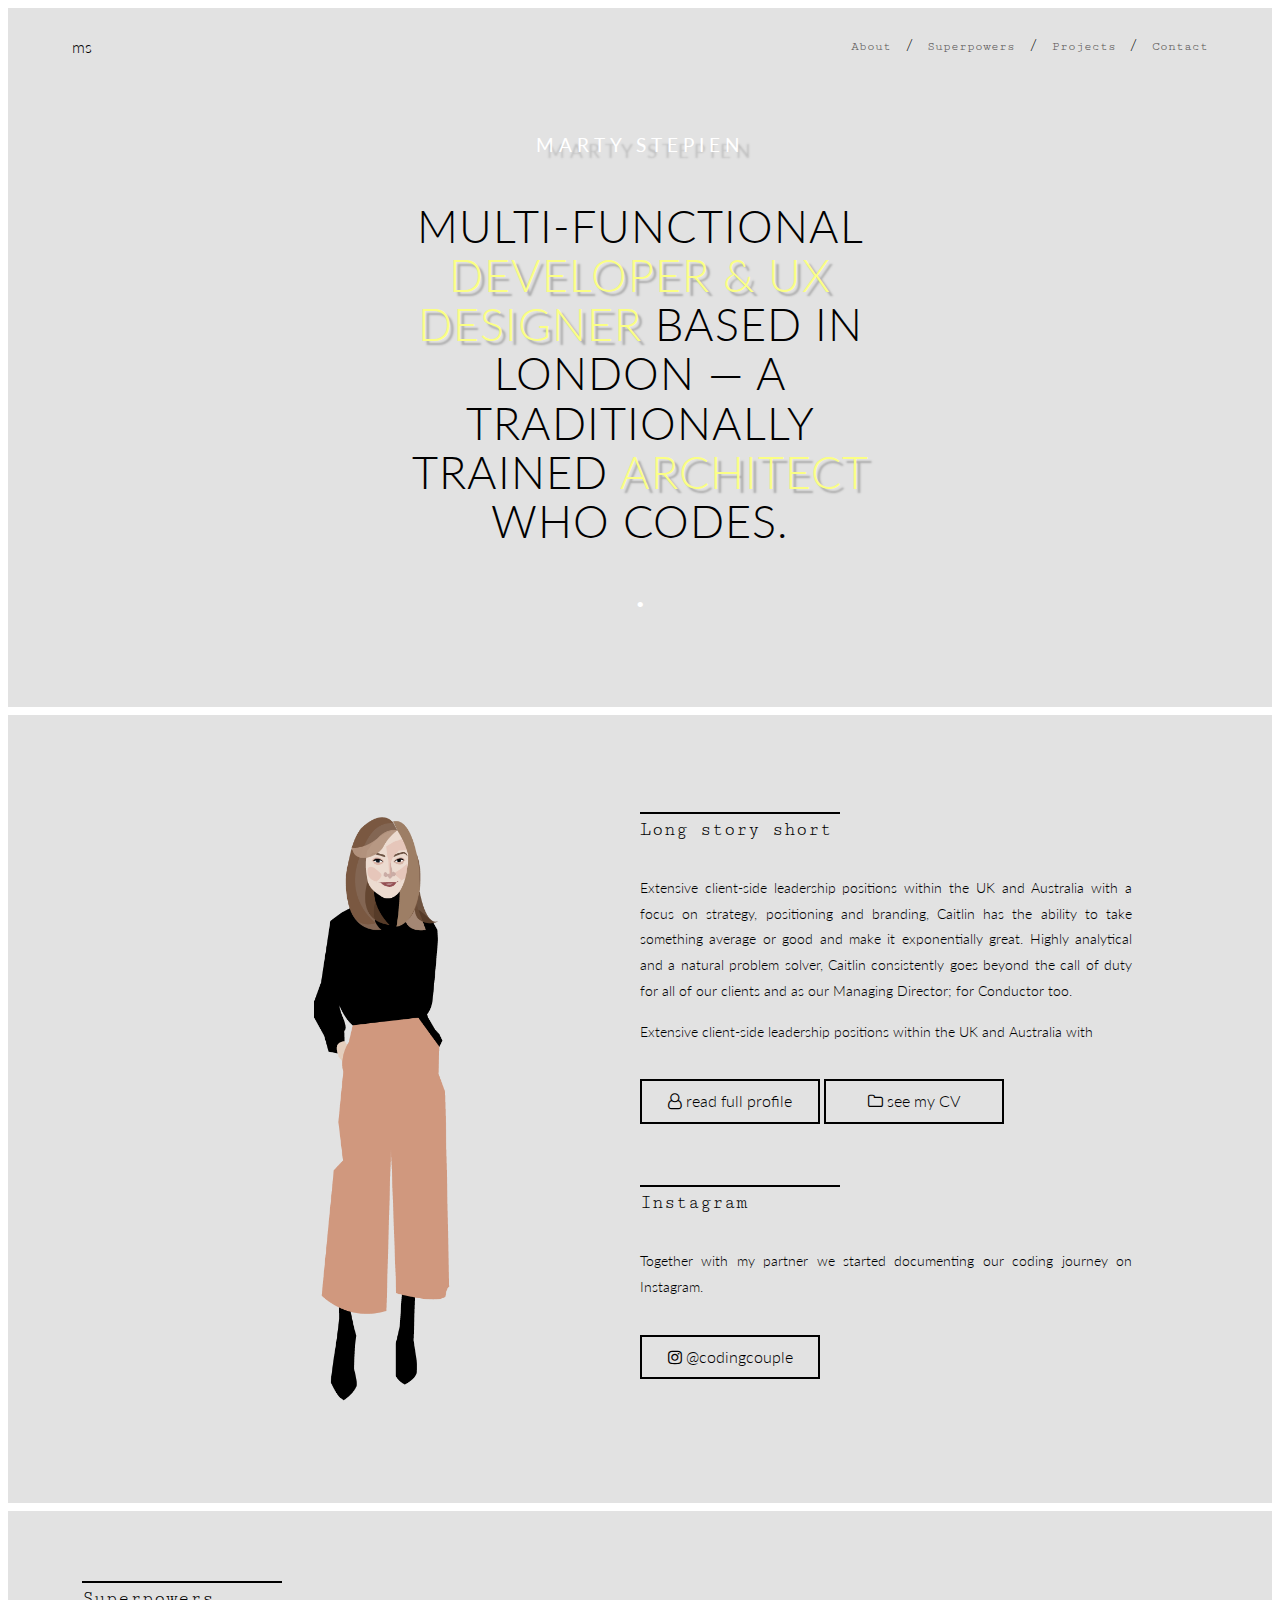
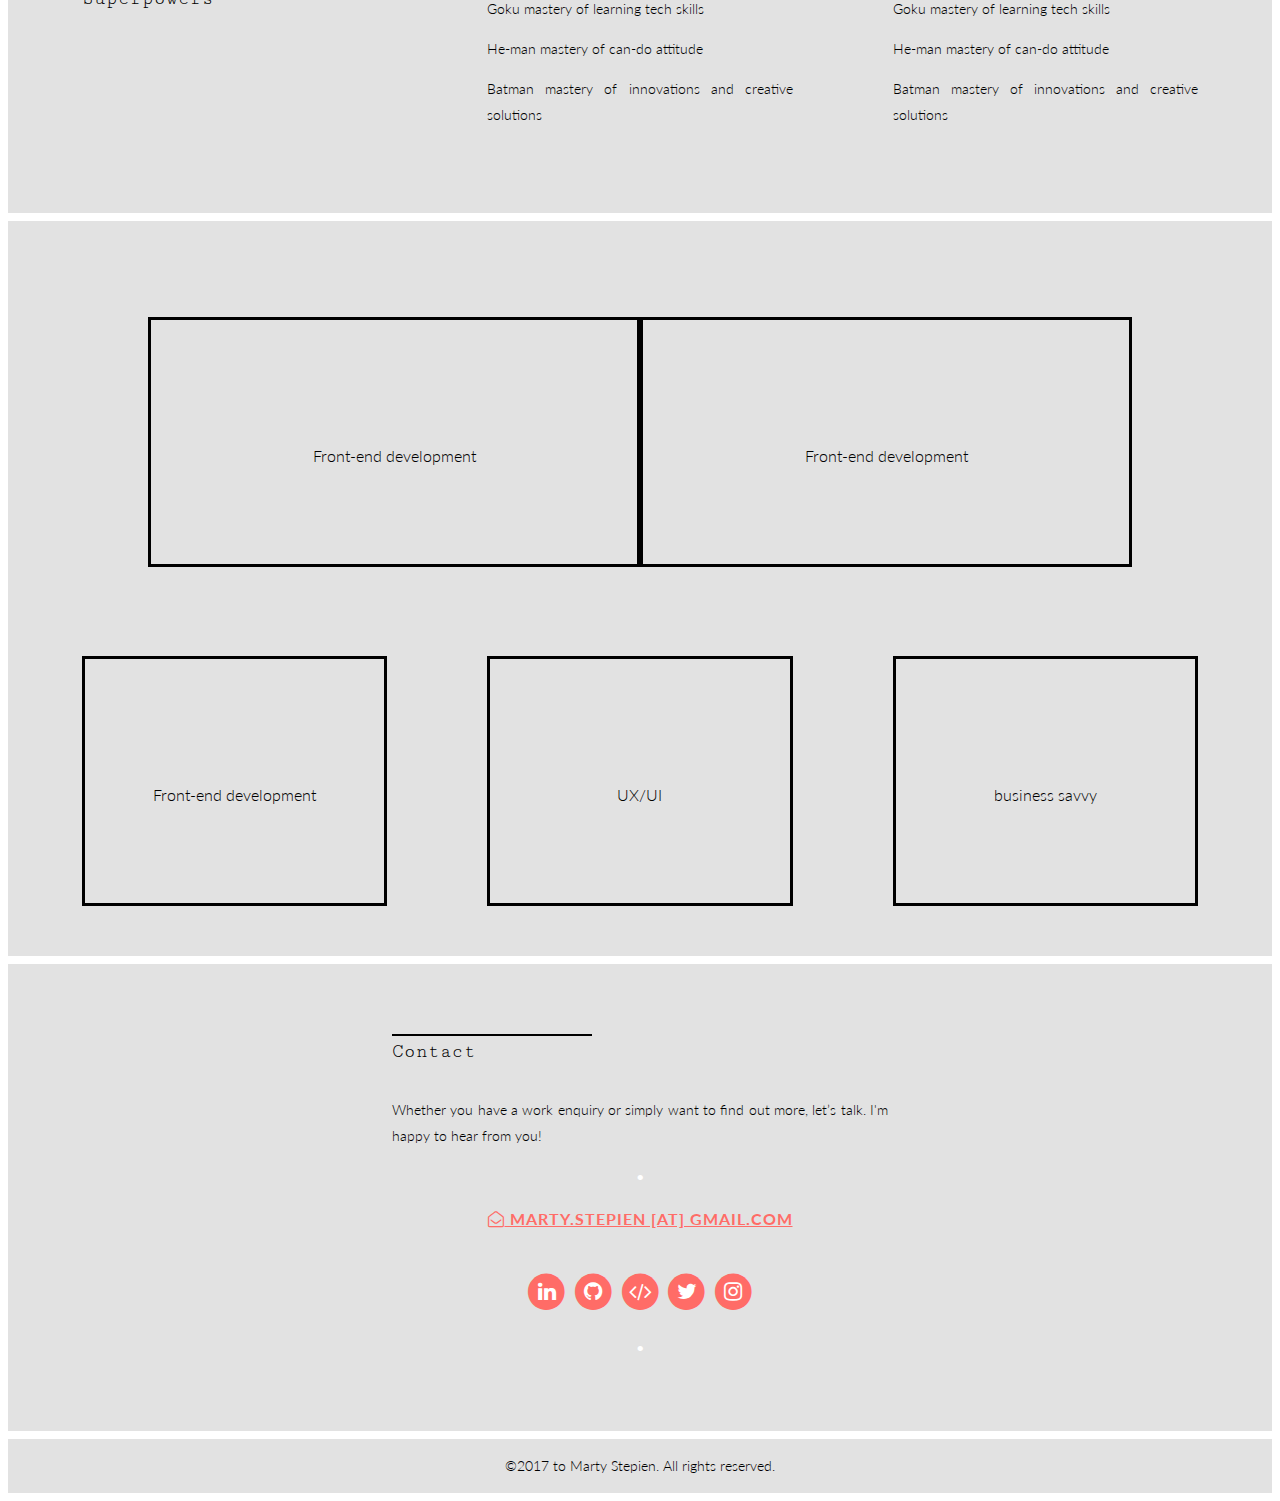
==== commit 41a3a3ad: "simple footer added" ====
--- a/index.html
+++ b/index.html
@@ -219,10 +219,9 @@
 					•
 				</div>
 	</section>
+	<hr />
 	<!-- /CONTACT -->
-	
-	<br />
-	<br />
+	<footer class="container-wide"><p class=text-center>©2017 to Marty Stepien. All rights reserved.</p></footer>
 	<!-- /WRAPPER -->
 </body>
 </html>--- a/app/css/base.css
+++ b/app/css/base.css
@@ -75,6 +75,7 @@
 
 .p-big {
 	font-size: 1em;
+	text-decoration: underline;
 }
 img {
 	max-width: 100%;
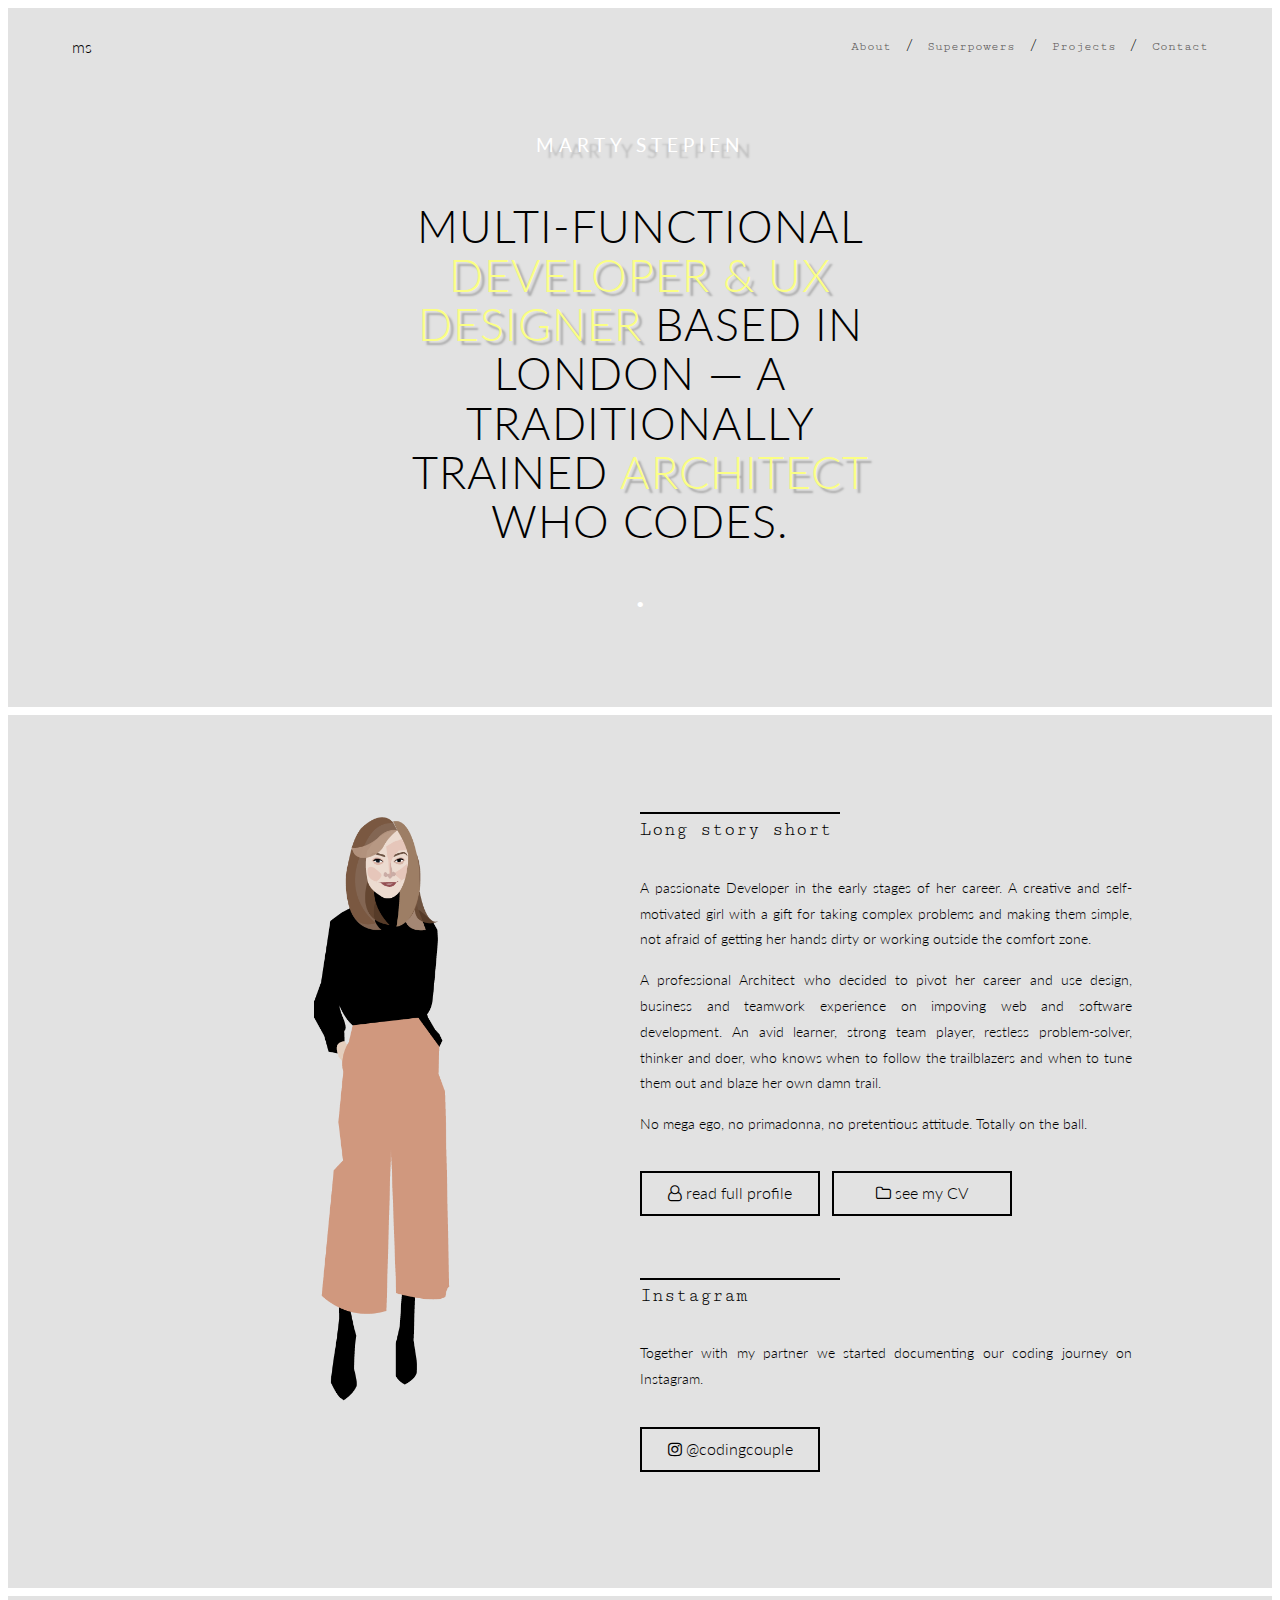
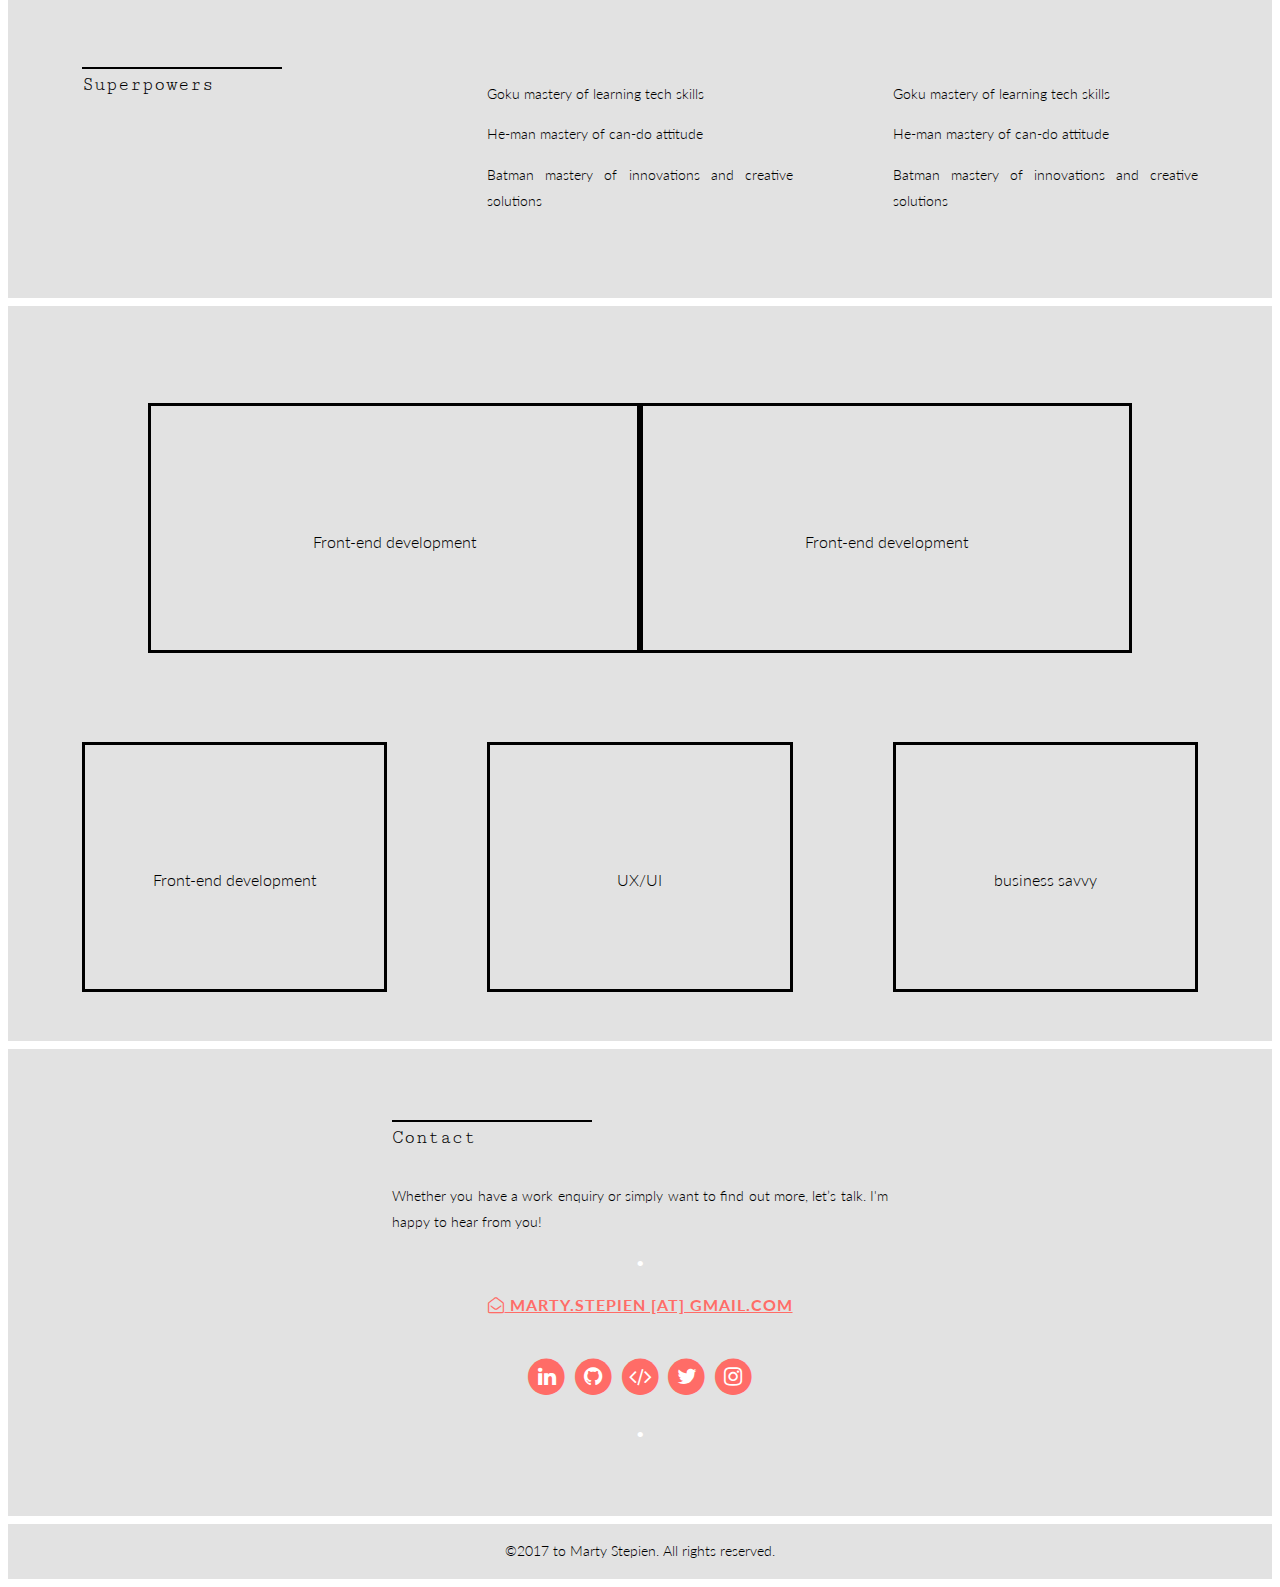
==== commit 49150536: "profile update" ====
--- a/index.html
+++ b/index.html
@@ -9,8 +9,8 @@
 
 	<!-- plugins -->
 	<link rel="stylesheet" href="vendor/normalize.css">
-	 <!-- font awesome -->
-	 <link rel="stylesheet" href="vendor/font-awesome-4.7.0/css/font-awesome.min.css">
+	<!-- font awesome -->
+	<link rel="stylesheet" href="vendor/font-awesome-4.7.0/css/font-awesome.min.css">
 	<!-- core CSS -->
 	<link rel="stylesheet" href="app/css/base.css">
 	<link rel="stylesheet" href="app/css/layout.css">
@@ -68,12 +68,18 @@
 			</div>
 			<div class="col-medium col-medium--right">	
 				<h3 class="monospace title">Long story short</h3>
-				<p>
-					Extensive client-side leadership positions within the UK and Australia with a focus on strategy, positioning and branding, Caitlin has the ability to take something average or good and make it exponentially great. Highly analytical and a natural problem solver, Caitlin consistently goes beyond the call of duty for all of our clients and as our Managing Director; for Conductor too.
-				</p>
-				<p>
-					Extensive client-side leadership positions within the UK and Australia with
-				</p>
+				<div class="red-highlight">
+				<p>
+					A passionate <span>Developer</span> in the early stages of her career. 
+					A creative and self-motivated girl <span>with a gift for taking complex problems and making them simple,</span> not afraid of getting her hands dirty or working outside the comfort zone. 
+				</p>
+				<p>
+					A professional Architect who decided to pivot her career and use design, business and teamwork experience on impoving web and software development. <span>An avid learner, strong team player, restless problem-solver, thinker and doer,</span> who knows when to follow the trailblazers and when to tune them out and blaze her own damn trail.
+				</p>
+				<p>
+					<span>No mega ego, no primadonna, no pretentious attitude. Totally on the ball.</span>
+				</p>
+				</div>
 				<a href="#">
 					<div class="btn">
 						<i class="fa fa-user-o" aria-hidden="true"></i> read full profile
@@ -123,105 +129,105 @@
 
 
 
-<!-- PORTFOLIO -->
+	<!-- PORTFOLIO -->
 	<section id="projects" class="row row--padding-wide container-wide">
-			<div class="col-medium col-medium--left">
-				<div class="box-holder">
-				<div class="box-frame">
-					Front-end development
-				</div>
-			</div>
-			</div>
-			<div class="col-medium col-medium--right">	
-				<div class="box-holder">
-				<div class="box-frame">
-					Front-end development
-				</div>
-			</div>
-		</section>
-	<!-- /PORTFOLIO -->
-	<!-- CV INSTA -->
-	<section class="row container-wide">
-		<div class="col-narrow">
+		<div class="col-medium col-medium--left">
 			<div class="box-holder">
 				<div class="box-frame">
 					Front-end development
 				</div>
 			</div>
 		</div>
-		<div class="col-narrow">
+		<div class="col-medium col-medium--right">	
 			<div class="box-holder">
 				<div class="box-frame">
-					UX/UI 
-				</div>
-			</div>
-		</div>
-		<div class="col-narrow">
-			<div class="box-holder">
-				<div class="box-frame">
-					business savvy
-				</div>
-			</div>
-		</div>
-	</section>
-	<br />
-	<br />
-	<hr />
-	<!-- /CV INSTA -->
-	<!-- CONTACT -->
-	<section class="row row--padding-medium container-narrow">
-		<h3 class="monospace title">Contact</h3>
-		<p>Whether you have a work enquiry or simply want to find out more, let’s talk. I'm happy to hear from you!</p>
-		<div class="divider">
-					•
-				</div>
-		<p class="uppercase bold red text-center p-big"><i class="fa fa-envelope-open-o" aria-hidden="true"></i> marty.stepien [at] gmail.com</p> 
+					Front-end development
+				</div>
+			</div>
+		</section>
+		<!-- /PORTFOLIO -->
+		<!-- CV INSTA -->
+		<section class="row container-wide">
+			<div class="col-narrow">
+				<div class="box-holder">
+					<div class="box-frame">
+						Front-end development
+					</div>
+				</div>
+			</div>
+			<div class="col-narrow">
+				<div class="box-holder">
+					<div class="box-frame">
+						UX/UI 
+					</div>
+				</div>
+			</div>
+			<div class="col-narrow">
+				<div class="box-holder">
+					<div class="box-frame">
+						business savvy
+					</div>
+				</div>
+			</div>
+		</section>
 		<br />
-		<div class="social">
-			<a href="https://www.linkedin.com/in/martystepien/" target="_blank" class="tooltip">
-				<span class="tooltiptext tooltiptext-left">linkedin</span>
-              <span class="fa-stack fa-lg">
-                <i class="fa fa-circle fa-stack-2x red"></i>
-                <i class="fa fa-linkedin fa-stack-1x fa-inverse"></i>
-              </span>
-            </a>
-            <a href="https://github.com/goformarty" target="_blank" class="tooltip">
-				<span class="tooltiptext">github</span>
-              <span class="fa-stack fa-lg">
-                <i class="fa fa-circle fa-stack-2x red"></i>
-                <i class="fa fa-github fa-stack-1x fa-inverse"></i>
-              </span>
-            </a>
-            <a href="https://www.codewars.com/users/goformarty" target="_blank" class="tooltip">
-				<span class="tooltiptext">codewars</span>
-              <span class="fa-stack fa-lg">
-                <i class="fa fa-circle fa-stack-2x red"></i>
-                <i class="fa fa-code fa-stack-1x fa-inverse"></i>
-              </span>
-            </a>
-            <a href="https://twitter.com/martystepien" target="_blank" class="tooltip">
-				<span class="tooltiptext">twitter</span>
-              <span class="fa-stack fa-lg">
-                <i class="fa fa-circle fa-stack-2x red"></i>
-                <i class="fa fa-twitter fa-stack-1x fa-inverse"></i>
-              </span>
-            </a>
-            <a href="https://www.instagram.com/codingcouple/" target="_blank" class="tooltip">
-				<span class="tooltiptext">instagram</span>
-              <span class="fa-stack fa-lg">
-                <i class="fa fa-circle fa-stack-2x red"></i>
-                <i class="fa fa-instagram fa-stack-1x fa-inverse"></i>
-              </span>
-            </a>
-		</div>
 		<br />
-		<div class="divider">
-					•
-				</div>
-	</section>
-	<hr />
-	<!-- /CONTACT -->
-	<footer class="container-wide"><p class=text-center>©2017 to Marty Stepien. All rights reserved.</p></footer>
-	<!-- /WRAPPER -->
-</body>
-</html>+		<hr />
+		<!-- /CV INSTA -->
+		<!-- CONTACT -->
+		<section class="row row--padding-medium container-narrow">
+			<h3 class="monospace title">Contact</h3>
+			<p>Whether you have a work enquiry or simply want to find out more, let’s talk. I'm happy to hear from you!</p>
+			<div class="divider">
+				•
+			</div>
+			<p class="uppercase bold red text-center p-big"><i class="fa fa-envelope-open-o" aria-hidden="true"></i> marty.stepien [at] gmail.com</p> 
+			<br />
+			<div class="social">
+				<a href="https://www.linkedin.com/in/martystepien/" target="_blank" class="tooltip">
+					<span class="tooltiptext tooltiptext-left">linkedin</span>
+					<span class="fa-stack fa-lg">
+						<i class="fa fa-circle fa-stack-2x red"></i>
+						<i class="fa fa-linkedin fa-stack-1x fa-inverse"></i>
+					</span>
+				</a>
+				<a href="https://github.com/goformarty" target="_blank" class="tooltip">
+					<span class="tooltiptext">github</span>
+					<span class="fa-stack fa-lg">
+						<i class="fa fa-circle fa-stack-2x red"></i>
+						<i class="fa fa-github fa-stack-1x fa-inverse"></i>
+					</span>
+				</a>
+				<a href="https://www.codewars.com/users/goformarty" target="_blank" class="tooltip">
+					<span class="tooltiptext">codewars</span>
+					<span class="fa-stack fa-lg">
+						<i class="fa fa-circle fa-stack-2x red"></i>
+						<i class="fa fa-code fa-stack-1x fa-inverse"></i>
+					</span>
+				</a>
+				<a href="https://twitter.com/martystepien" target="_blank" class="tooltip">
+					<span class="tooltiptext">twitter</span>
+					<span class="fa-stack fa-lg">
+						<i class="fa fa-circle fa-stack-2x red"></i>
+						<i class="fa fa-twitter fa-stack-1x fa-inverse"></i>
+					</span>
+				</a>
+				<a href="https://www.instagram.com/codingcouple/" target="_blank" class="tooltip">
+					<span class="tooltiptext">instagram</span>
+					<span class="fa-stack fa-lg">
+						<i class="fa fa-circle fa-stack-2x red"></i>
+						<i class="fa fa-instagram fa-stack-1x fa-inverse"></i>
+					</span>
+				</a>
+			</div>
+			<br />
+			<div class="divider">
+				•
+			</div>
+		</section>
+		<hr />
+		<!-- /CONTACT -->
+		<footer class="container-wide"><p class=text-center>©2017 to Marty Stepien. All rights reserved.</p></footer>
+		<!-- /WRAPPER -->
+	</body>
+	</html>--- a/app/css/base.css
+++ b/app/css/base.css
@@ -69,6 +69,10 @@
 	font-weight: bold;
 }
 
+.underline {
+	text-decoration: underline;
+}
+
 .text-center {
 	text-align: center;
 }
@@ -77,6 +81,7 @@
 	font-size: 1em;
 	text-decoration: underline;
 }
+
 img {
 	max-width: 100%;
 	height: auto;
@@ -119,6 +124,7 @@
 	max-width: 300px;
 	text-decoration: none;
 	text-align: center;
+	margin-right: 8px;
 }
 
 .btn:hover {
--- a/app/css/modules.css
+++ b/app/css/modules.css
@@ -123,10 +123,10 @@
 	transition: text-shadow 0.2s, ease-in-out;
 }
 
-.banner-content__highlight:hover {
-    color: #f5ff78;
+.banner-content:hover .banner-content__highlight{
+	color: #f5ff78;
     text-shadow: 5px 5px 5px;
-}
+} 
 
 
 @media(min-width: 38em) {
@@ -142,6 +142,12 @@
 /* ----------------------------
 cv
 ---------------------------- */
+.red-highlight:hover span {
+	color:rgb(255, 108, 103);
+	transition: 0.25s ease-in-out;
+}
+
+
 .box-holder {
 	width: 100%;
 	border: 3px solid #000;
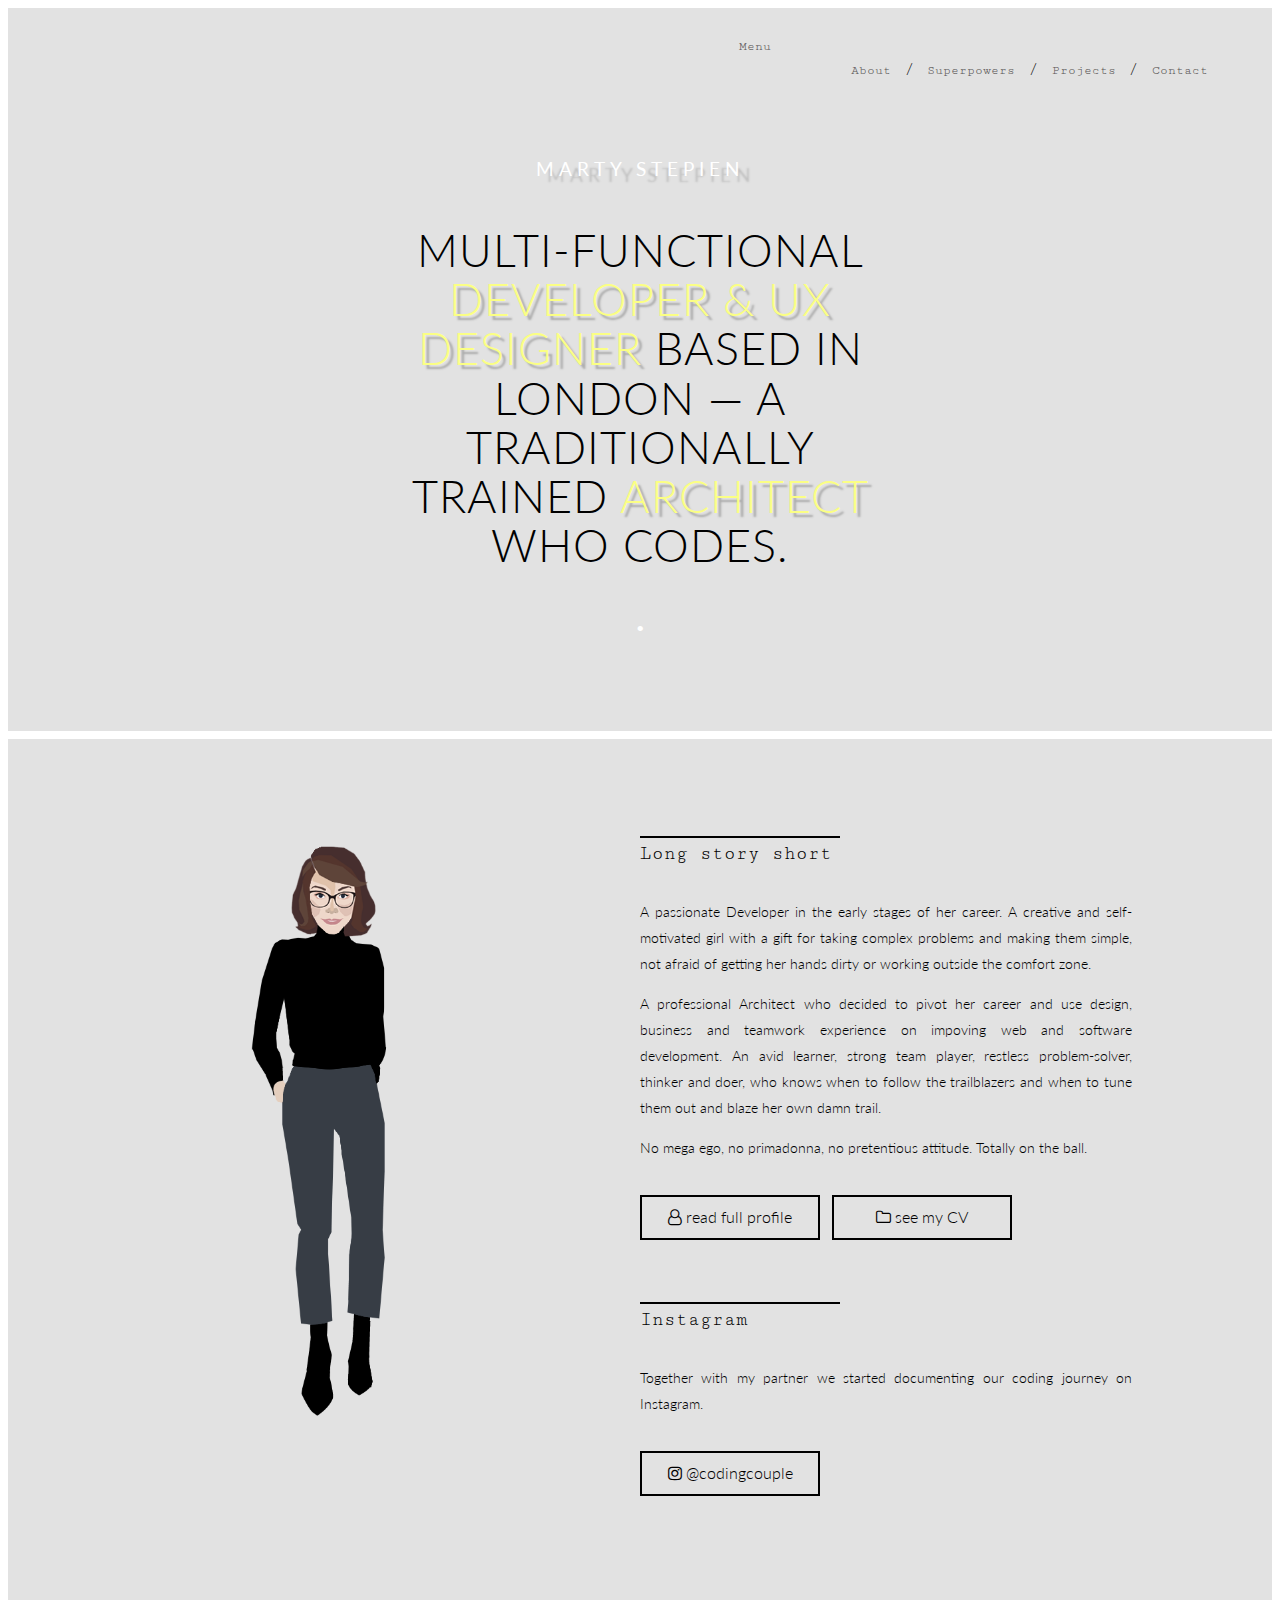
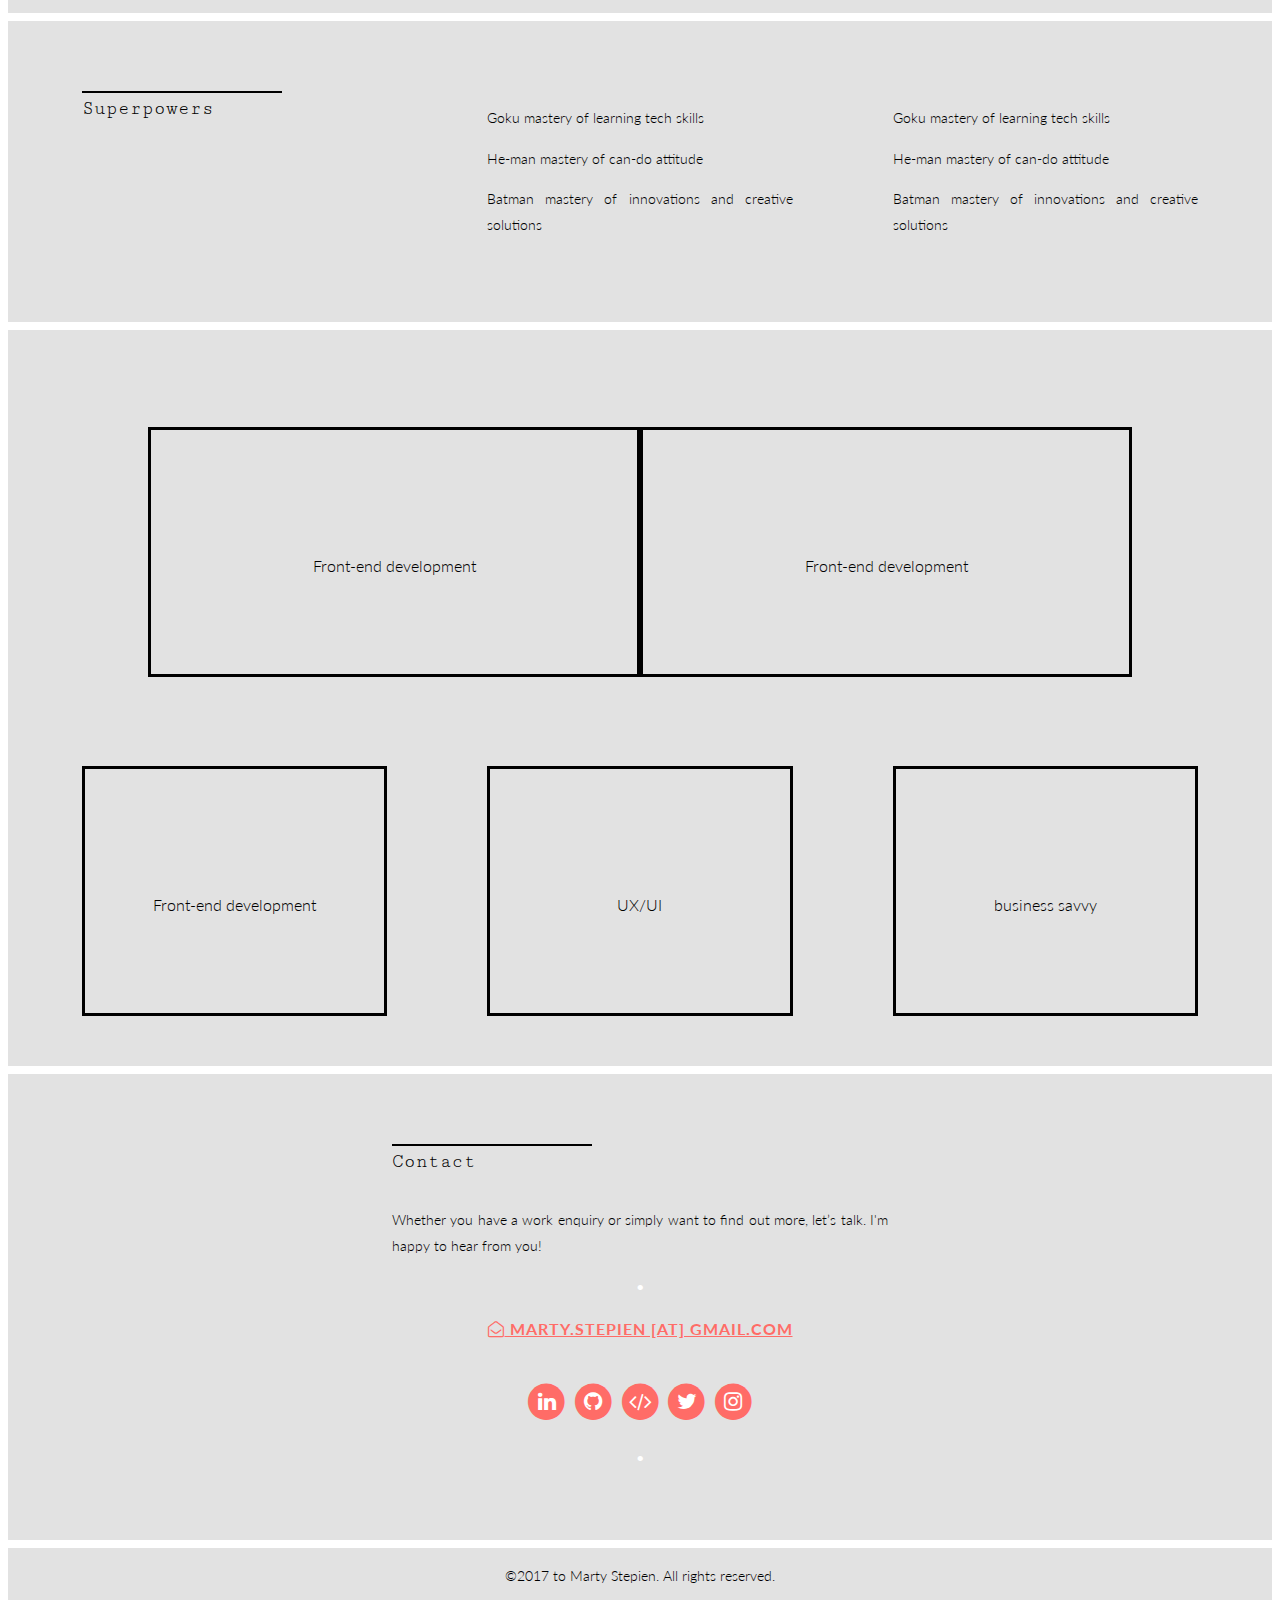
==== commit 59e177d8: "image updated" ====
--- a/index.html
+++ b/index.html
@@ -7,14 +7,16 @@
 	<meta name="author" content="Marty Stepien">
 	<title>Marty</title>
 
+	<!-- favicon -->
+	<link rel="shortcut icon" href="app/img/favicon.png"/> 
 	<!-- plugins -->
-	<link rel="stylesheet" href="vendor/normalize.css">
+	<link rel="stylesheet" href="vendor/normalize.css" />
 	<!-- font awesome -->
-	<link rel="stylesheet" href="vendor/font-awesome-4.7.0/css/font-awesome.min.css">
+	<link rel="stylesheet" href="vendor/font-awesome-4.7.0/css/font-awesome.min.css" />
 	<!-- core CSS -->
-	<link rel="stylesheet" href="app/css/base.css">
-	<link rel="stylesheet" href="app/css/layout.css">
-	<link rel="stylesheet" href="app/css/modules.css">
+	<link rel="stylesheet" href="app/css/base.css" />
+	<link rel="stylesheet" href="app/css/layout.css" />
+	<link rel="stylesheet" href="app/css/modules.css" />
 </head>
 <body>
 	<!-- PRELOADER -->
@@ -29,10 +31,8 @@
 		<section class="row">
 			<!-- NAVIGATION -->
 			<header class="row row--padding-wide container-wide header" role="banner">
-				<div class="header__logo">
-					ms
-				</div>
 				<nav class="header__nav" role="navigation">
+					<a href="#" id="menu-mobile">Menu</a>
 					<ul>
 						<li class="header__nav-about"><a href="#">About</a></li> /
 						<li class="header__nav-about"><a href="#">Superpowers</a></li> /
@@ -64,7 +64,7 @@
 		<!-- ABOUT -->
 		<section id="#about" class="row row--padding-wide container-wide">
 			<div class="col-medium col-medium--left">
-				<img src="app/img/my-img-resized.png" alt="Writing on notepaper" />
+				<img src="app/img/img-marty.png" alt="Marty illustration" />
 			</div>
 			<div class="col-medium col-medium--right">	
 				<h3 class="monospace title">Long story short</h3>
@@ -227,7 +227,7 @@
 		</section>
 		<hr />
 		<!-- /CONTACT -->
-		<footer class="container-wide"><p class=text-center>©2017 to Marty Stepien. All rights reserved.</p></footer>
+		<footer class="container-wide"><p class=text-center>©2017 to Marty Stepien.  All rights reserved.</p></footer>
 		<!-- /WRAPPER -->
 	</body>
 	</html>--- a/app/css/modules.css
+++ b/app/css/modules.css
@@ -55,7 +55,7 @@
 
 .header__nav a:focus, 
 .header__nav a:hover, 
-.header__nav a:active { color:rgb(248,70,64); }
+.header__nav a:active { color:rgb(255, 108, 103); }
 
 .header__nav a:after {
 	content: '';
@@ -66,7 +66,7 @@
 	left: 0;
 	bottom: -15px;
 	width: 100%;
-	background-color: rgba(248,70,64,0.8);
+	background-color: rgba(255, 108, 103, 0.8);
 	opacity: 0;
 	transition: 0.25s ease-in-out;
 }
